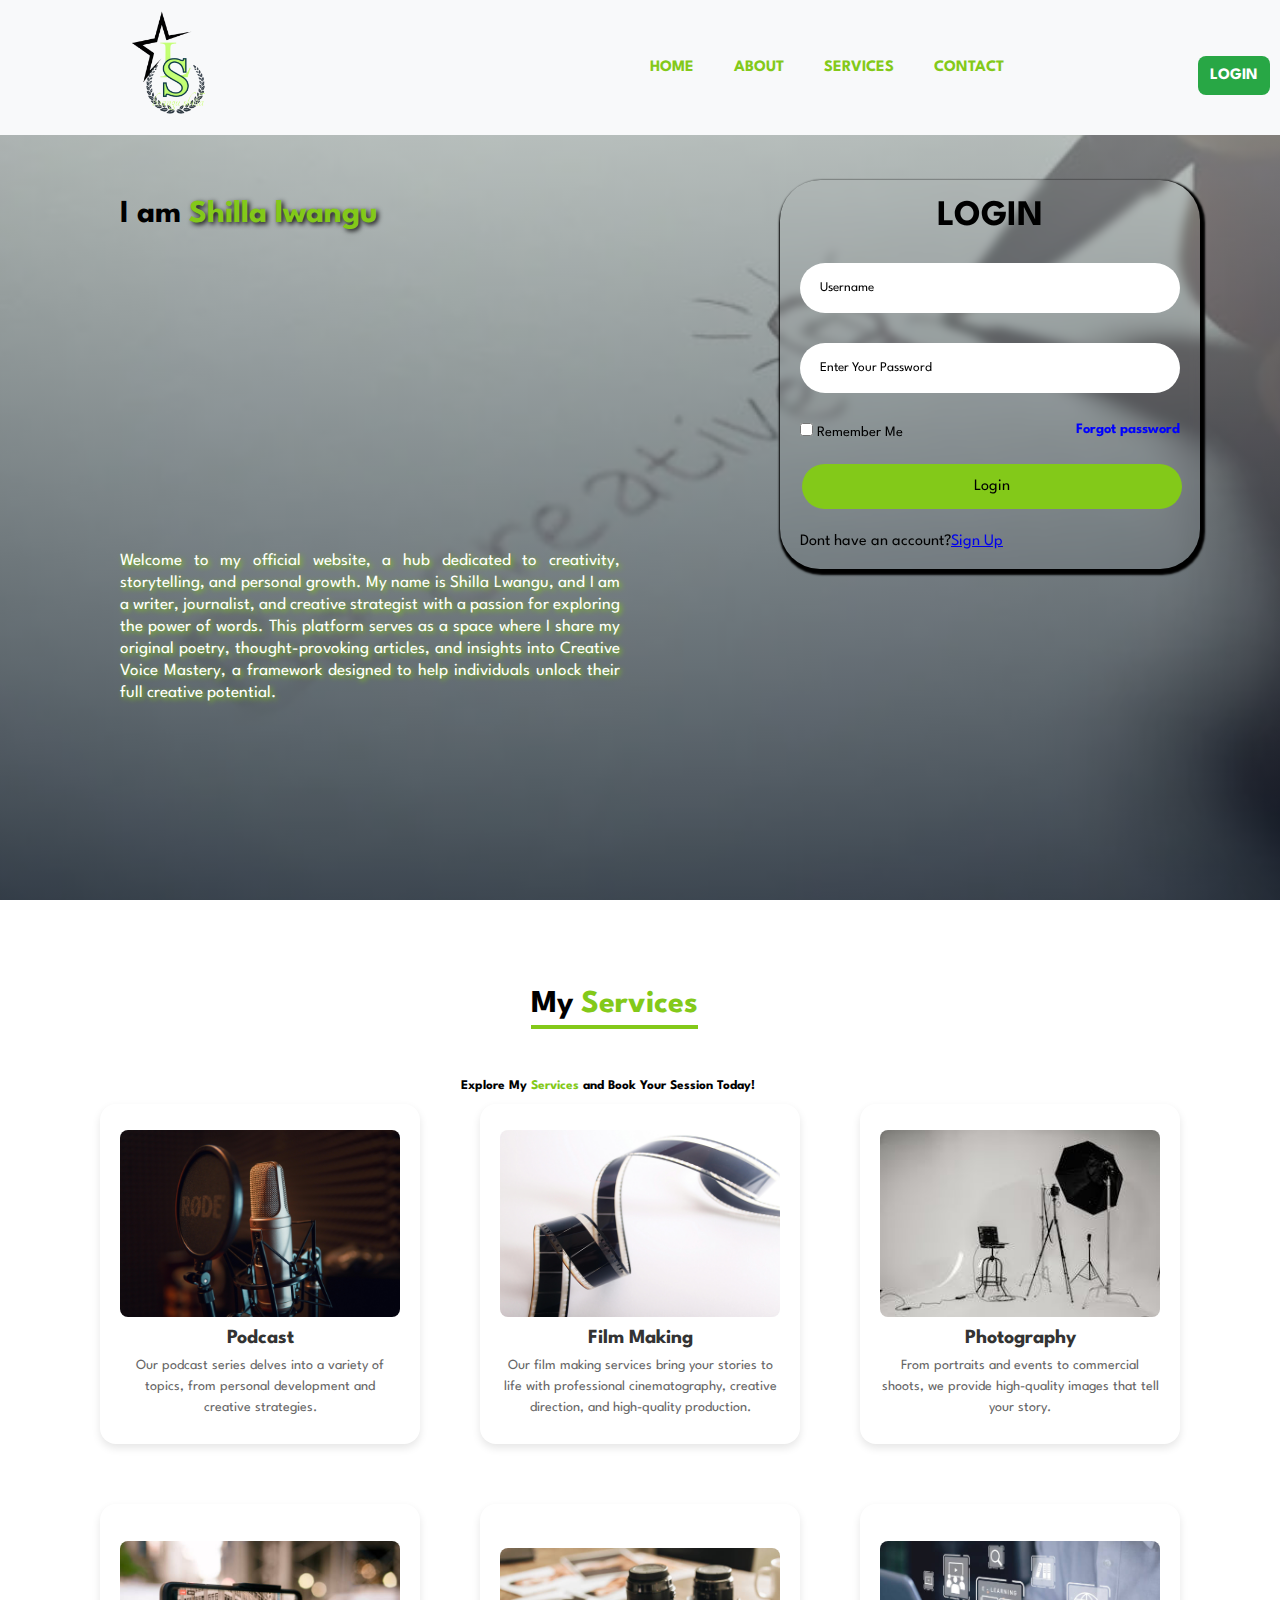
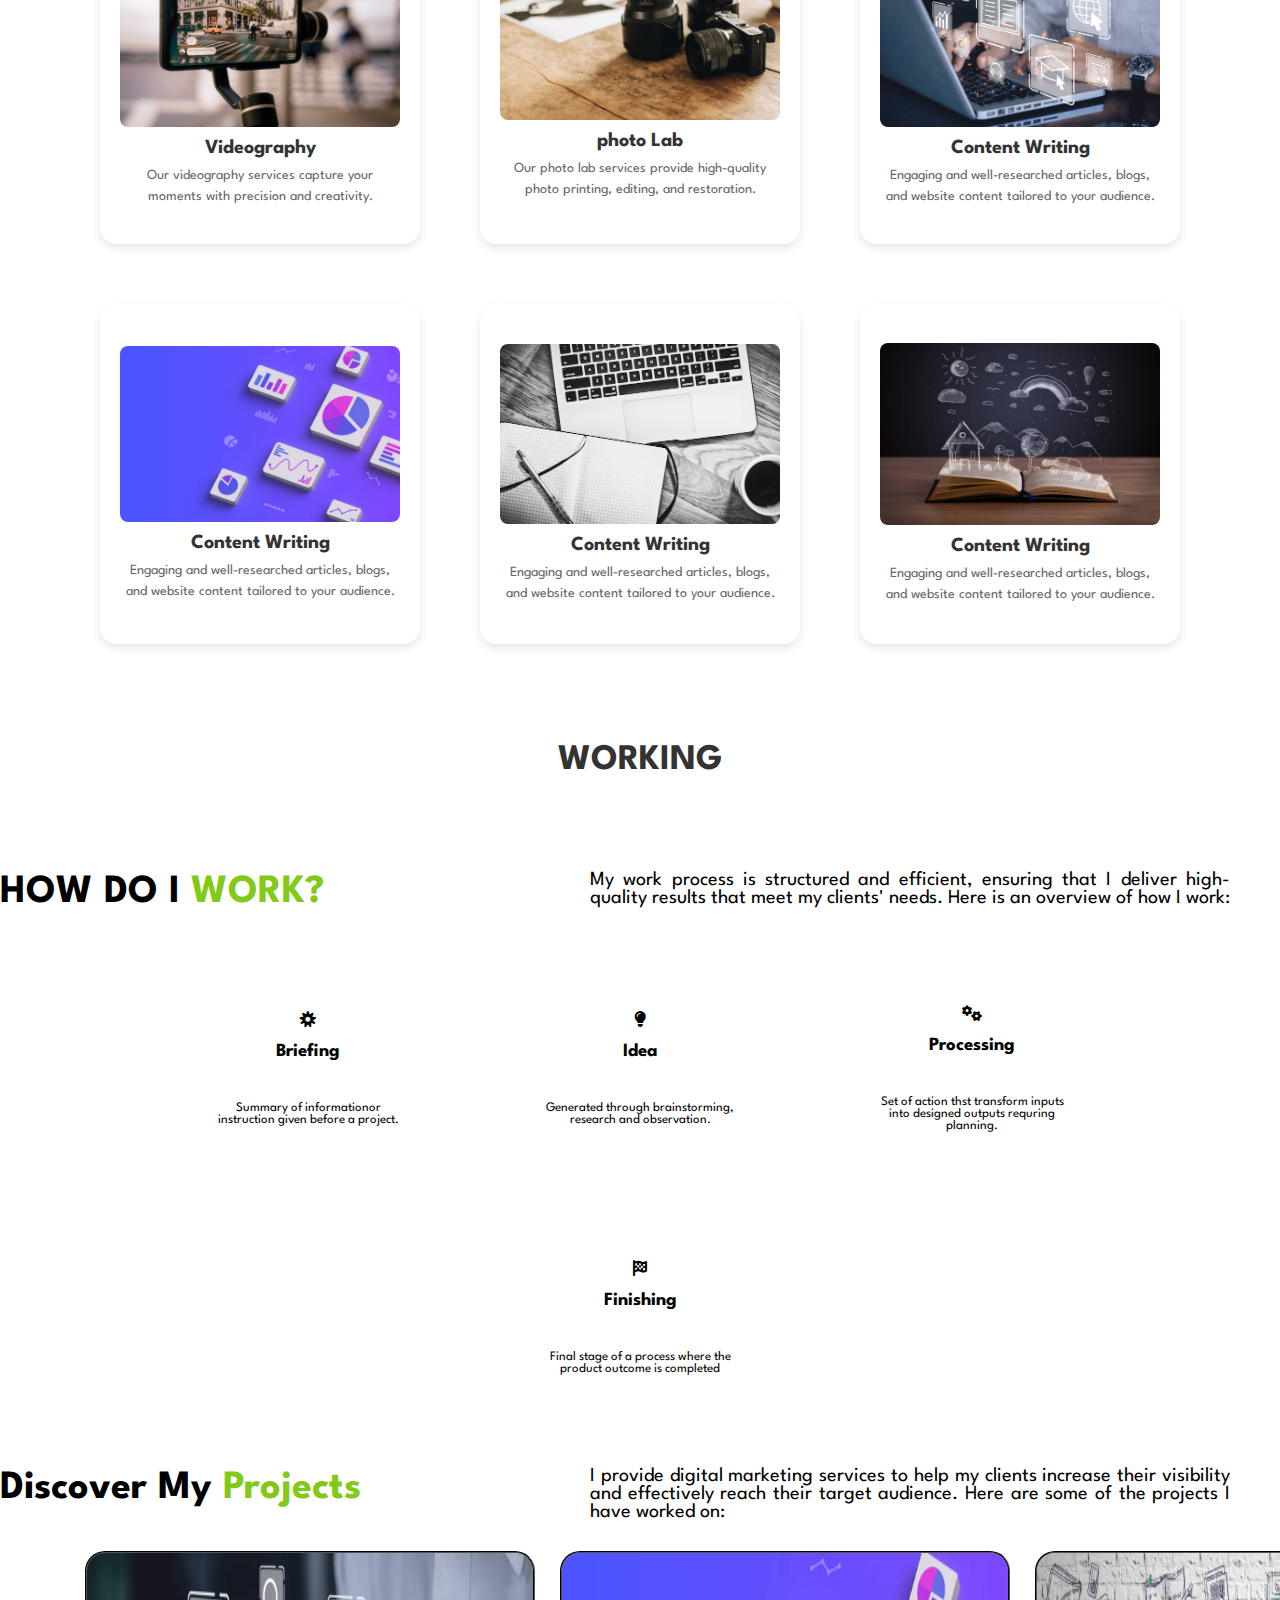
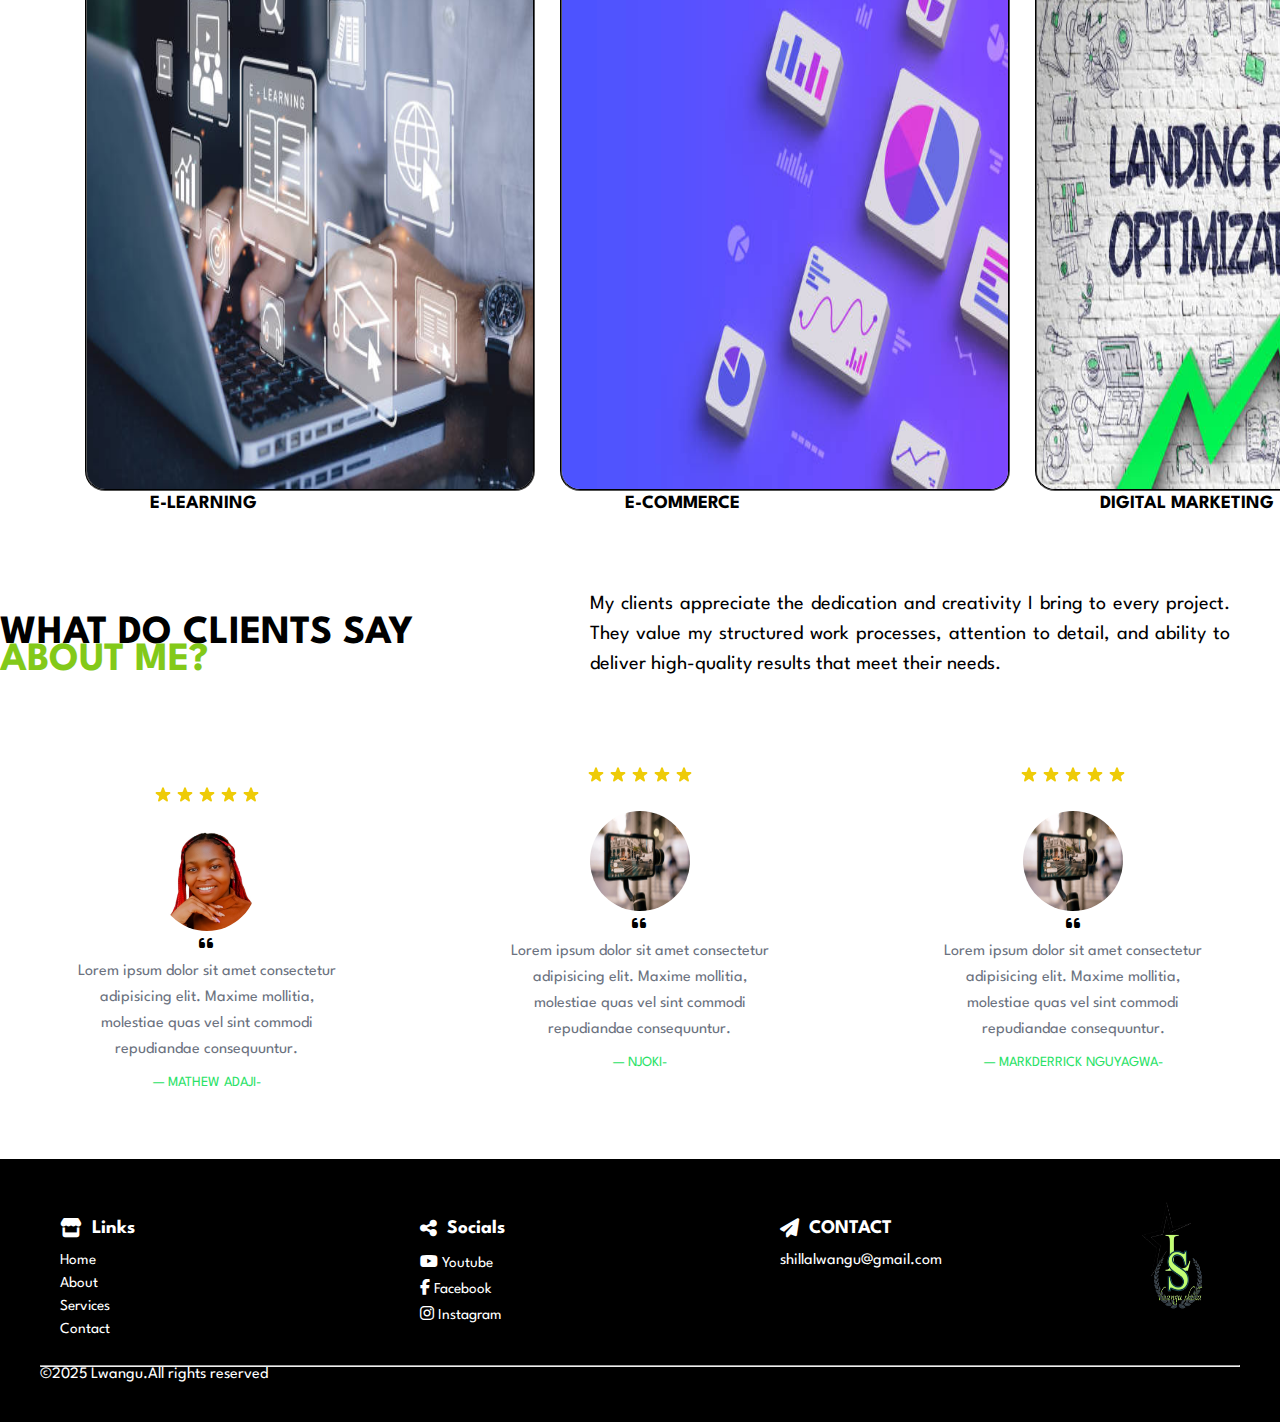
==== index.html @ 61331d7a "changed statements in index page" ====
<!DOCTYPE html>
<html lang="en">
<head>
    <meta charset="UTF-8">
    <meta name="viewport" content="width=device-width, initial-scale=1.0">
    <title>LWANGU SHILLA</title>
    <link rel="stylesheet" href="https://cdnjs.cloudflare.com/ajax/libs/font-awesome/6.7.2/css/all.min.css" integrity="sha512-Evv84Mr4kqVGRNSgIGL/F/aIDqQb7xQ2vcrdIwxfjThSH8CSR7PBEakCr51Ck+w+/U6swU2Im1vVX0SVk9ABhg==" crossorigin="anonymous" referrerpolicy="no-referrer" />
    </stlye>
    <link rel="stylesheet" href="https://cdnjs.cloudflare.com/ajax/libs/font-awesome/6.7.2/css/all.min.css" integrity="sha512-Evv84Mr4kqVGRNSgIGL/F/aIDqQb7xQ2vcrdIwxfjThSH8CSR7PBEakCr51Ck+w+/U6swU2Im1vVX0SVk9ABhg==" crossorigin="anonymous" referrerpolicy="no-referrer" />
    <link rel="stylesheet" href="style.css">
    
</head>
<!--header-->
<body>
    <div class="container">
        <div class="header">
            <div class="logo">
                <img src="img/pic4.jpg.png">
            </div>
        
            <ul id="navbar">
                <li><a href="index.html">HOME</a></li>
                <li><a href="about.html">ABOUT</a></li>
                <li><a href="services.html">SERVICES</a></li>
                <li><a href="contact.html">CONTACT</a></li>
                <li><a href="register.html"></a></li>
            </ul>
            <div class="cant">
              <a href="#" class="button type--C">
                <div class="button__line"></div>
                <div class="button__line"></div>
                <span class="button__text">Login</span>
              </a>
            </div>
            </div>
        </div>
        
        <div class="col-1">
        <h1 class="shilla">
        I am <span>Shilla lwangu</span>
        </h1>

        <p>
        Welcome to my official website, a hub dedicated to creativity, storytelling, and personal growth. My name is Shilla Lwangu, and I am a writer, journalist, and creative strategist with a passion for exploring the power of words.
        This platform serves as a space where I share my original poetry, thought-provoking articles, and insights into Creative Voice Mastery, a framework designed to help individuals unlock their full creative potential.
        </p>
     </div>
    
       
<div class="login">
  <form action="">
            <h1>LOGIN</h1>
            <div class="input-box">
                <input type="text" placeholder="Username">
            </div>
            <div class="input-box">
                <input type="password" placeholder="Enter Your Password">
            </div> 
            <div class="remember-forgot">
                <label><input type="checkbox">  Remember Me</label>
                <a href="" style="color: blue; font-weight: 700;">Forgot password</a>
            </div>
            <button type="submit" class="bn">Login</button>
            <div class="register-link"><br>

        <p>Dont have an account?<a href="register.html">Sign Up</a></p>
    </div>
  </form>
</div>

<div class="title2">
  <h1 >My <span>Services</span></h1>
</div>

<div class="neema">
  <h5>Explore My <a href="services.html">Services</a> and Book Your Session Today!</h5>
</div>

<div class="wiz">
  <div class="card">
    <img src="img/pic6.jpg" alt="Content Writing">
    <h2>Podcast</h2>
    <p>Our podcast series delves into a variety of topics, from personal development and creative strategies.</p>
  </div>

  <div class="card">
    <img src="img/pic7.jpg" alt="Content Writing">
    <h2>Film Making</h2>
    <p>Our film making services bring your stories to life with professional cinematography, creative direction, and high-quality production.</p>
  </div>
  <div class="card">
    <img src="img/pic8.jpg" alt="Content Writing">
    <h2>Photography</h2>
    <p> From portraits and events to commercial shoots, we provide high-quality images that tell your story.</p>
  </div>
  <div class="card">
    <img src="img/pic9.jpg" alt="Content Writing">
    <h2>Videography</h2>
    <p>Our videography services capture your moments with precision and creativity.</p>
  </div>
  <div class="card">
    <img src="img/pic10.jpg" alt="Content Writing">
    <h2>photo Lab</h2>
    <p>Our photo lab services provide high-quality photo printing, editing, and restoration.</p>
  </div>
  <div class="card">
    <img src="img/pic11.jpg" alt="Content Writing">
    <h2>Content Writing</h2>
    <p>Engaging and well-researched articles, blogs, and website content tailored to your audience.</p>
  </div>
  <div class="card">
    <img src="img/pic15.jpg" alt="Content Writing">
    <h2>Content Writing</h2>
    <p>Engaging and well-researched articles, blogs, and website content tailored to your audience.</p>
  </div>
  <div class="card">
    <img src="img/pic23.jpg" alt="Content Writing">
    <h2>Content Writing</h2>
    <p>Engaging and well-researched articles, blogs, and website content tailored to your audience.</p>
  </div>
  <div class="card">
    <img src="img/pic24.jpg" alt="Content Writing">
    <h2>Content Writing</h2>
    <p>Engaging and well-researched articles, blogs, and website content tailored to your audience.</p>
  </div>
</div>


<!-- podcast -->
<div class="banner">
    <h1 class="banner2">WORKING</h1>
</div>
   
<div class="disk">
    <h5 class="cop"></h5>
  <h1>HOW DO I <span>WORK?</span></h1>
    <p>
      My work process is structured and efficient, ensuring that I deliver high-quality results that meet my clients' needs. Here is an overview of how I work:
    </p>
</div>

<!-- workflow -->
 <div class="conti">
  <div class="content-box">
    <div class="box">
        <i class="fa-solid fa-bahai"></i>
      <h3>Briefing</h3>

      <div class="dot">
        <div class="circle">
          
        </div>
      </div>

      <p class="home">
        Summary of informationor instruction given before a project.
      </p>
    </div>
    <div class="box">
        <i class="fa-solid fa-lightbulb"></i>
      <h3>Idea</h3>
      
      <div class="dot">
        <div class="circle">
          
        </div>
      </div>

      <p class="home">
        Generated through brainstorming, research and observation.
      </p>
    </div>
    <div class="box">
        <i class="fa-solid fa-gears"></i>
      <h3>Processing</h3>

      <div class="dot">
        <div class="circle">
          
        </div>
      </div>

      <p class="home">
       Set of action thst transform inputs into designed outputs requring planning.
      </p>
    </div>
    <div class="box">
        <i class="fa-solid fa-flag-checkered"></i>
      <h3>Finishing</h3>

      <div class="dot">
        <div class="circle">
          
        </div>
      </div>

      <p class="home">
       Final stage of a process where the product outcome is completed
      </p>
    </div>
  </div>
 </div>


 <div class="disk">
    <h1>Discover My <span>Projects</span></h1>
    <p>
      I provide digital marketing services to help my clients increase their visibility and effectively reach their target audience. Here are some of the projects I have worked on:
    </p>
    
 </div>

  <!-- pricing -->
  <div class="small">
    <div class="cat">
           <div class="col-5">
               <img src="img/pic11.jpg">
               <h3>E-LEARNING</h3>
              
           </div>
           <div class="col-5">
               <img src="img/pic15.jpg">
               <h3>E-COMMERCE</h3>
              
           </div>
           <div class="col-5">
               <img src="img/pic16.jpg">
               <h3>DIGITAL MARKETING</h3>
              
           </div>
   </div>
</div>
  
<div class="disk">
    <h5 class="cop"></h5>
  <h1>WHAT DO CLIENTS SAY</span></h1>
 <div class="vb">
    <h1 ><span>ABOUT ME?</span></h1>
 </div>
  
  <div class="dero">
    <p>
      My clients appreciate the dedication and creativity I bring to every project. They value my structured work processes, attention to detail, and ability to deliver high-quality results that meet their needs.
     </p>
  </div>
    
</div>
  
<!-- tesimonials -->
<div class="cardS-container">
<div class="cardS">
    <div class="cardS-container">
        
    </div>
    <div class="stars">
      <svg xmlns="http://www.w3.org/2000/svg" viewBox="0 0 20 20" fill="currentColor" class="star">
        <path d="M9.049 2.927c.3-.921 1.603-.921 1.902 0l1.07 3.292a1 1 0 00.95.69h3.462c.969 0 1.371 1.24.588 1.81l-2.8 2.034a1 1 0 00-.364 1.118l1.07 3.292c.3.921-.755 1.688-1.54 1.118l-2.8-2.034a1 1 0 00-1.175 0l-2.8 2.034c-.784.57-1.838-.197-1.539-1.118l1.07-3.292a1 1 0 00-.364-1.118L2.98 8.72c-.783-.57-.38-1.81.588-1.81h3.461a1 1 0 00.951-.69l1.07-3.292z"></path>
      </svg>

      <svg xmlns="http://www.w3.org/2000/svg" viewBox="0 0 20 20" fill="currentColor" class="star">
        <path d="M9.049 2.927c.3-.921 1.603-.921 1.902 0l1.07 3.292a1 1 0 00.95.69h3.462c.969 0 1.371 1.24.588 1.81l-2.8 2.034a1 1 0 00-.364 1.118l1.07 3.292c.3.921-.755 1.688-1.54 1.118l-2.8-2.034a1 1 0 00-1.175 0l-2.8 2.034c-.784.57-1.838-.197-1.539-1.118l1.07-3.292a1 1 0 00-.364-1.118L2.98 8.72c-.783-.57-.38-1.81.588-1.81h3.461a1 1 0 00.951-.69l1.07-3.292z"></path>
      </svg>

      <svg xmlns="http://www.w3.org/2000/svg" viewBox="0 0 20 20" fill="currentColor" class="star">
                      <path d="M9.049 2.927c.3-.921 1.603-.921 1.902 0l1.07 3.292a1 1 0 00.95.69h3.462c.969 0 1.371 1.24.588 1.81l-2.8 2.034a1 1 0 00-.364 1.118l1.07 3.292c.3.921-.755 1.688-1.54 1.118l-2.8-2.034a1 1 0 00-1.175 0l-2.8 2.034c-.784.57-1.838-.197-1.539-1.118l1.07-3.292a1 1 0 00-.364-1.118L2.98 8.72c-.783-.57-.38-1.81.588-1.81h3.461a1 1 0 00.951-.69l1.07-3.292z"></path>
      </svg>

      <svg xmlns="http://www.w3.org/2000/svg" viewBox="0 0 20 20" fill="currentColor" class="star">
        <path d="M9.049 2.927c.3-.921 1.603-.921 1.902 0l1.07 3.292a1 1 0 00.95.69h3.462c.969 0 1.371 1.24.588 1.81l-2.8 2.034a1 1 0 00-.364 1.118l1.07 3.292c.3.921-.755 1.688-1.54 1.118l-2.8-2.034a1 1 0 00-1.175 0l-2.8 2.034c-.784.57-1.838-.197-1.539-1.118l1.07-3.292a1 1 0 00-.364-1.118L2.98 8.72c-.783-.57-.38-1.81.588-1.81h3.461a1 1 0 00.951-.69l1.07-3.292z"></path>
      </svg>

      <svg xmlns="http://www.w3.org/2000/svg" viewBox="0 0 20 20" fill="currentColor" class="star">
        <path d="M9.049 2.927c.3-.921 1.603-.921 1.902 0l1.07 3.292a1 1 0 00.95.69h3.462c.969 0 1.371 1.24.588 1.81l-2.8 2.034a1 1 0 00-.364 1.118l1.07 3.292c.3.921-.755 1.688-1.54 1.118l-2.8-2.034a1 1 0 00-1.175 0l-2.8 2.034c-.784.57-1.838-.197-1.539-1.118l1.07-3.292a1 1 0 00-.364-1.118L2.98 8.72c-.783-.57-.38-1.81.588-1.81h3.461a1 1 0 00.951-.69l1.07-3.292z"></path>
      </svg>
    </div>

    <div class="infos">
      <p class="date-time">
        <div class="hello">
            <img src="img/pi3.jpg">
        </div>
      </p>
      <i class="fa-solid fa-quote-left"></i>
      <p class="description">
                      Lorem ipsum dolor sit amet consectetur adipisicing elit. Maxime mollitia,
molestiae quas vel sint commodi repudiandae consequuntur.
      </p>
  </div>

  <div class="author">
    — MATHEW ADAJI-
  </div>
 </div>

 <div class="cardS">
    <div class="stars">
      <svg xmlns="http://www.w3.org/2000/svg" viewBox="0 0 20 20" fill="currentColor" class="star">
        <path d="M9.049 2.927c.3-.921 1.603-.921 1.902 0l1.07 3.292a1 1 0 00.95.69h3.462c.969 0 1.371 1.24.588 1.81l-2.8 2.034a1 1 0 00-.364 1.118l1.07 3.292c.3.921-.755 1.688-1.54 1.118l-2.8-2.034a1 1 0 00-1.175 0l-2.8 2.034c-.784.57-1.838-.197-1.539-1.118l1.07-3.292a1 1 0 00-.364-1.118L2.98 8.72c-.783-.57-.38-1.81.588-1.81h3.461a1 1 0 00.951-.69l1.07-3.292z"></path>
      </svg>

      <svg xmlns="http://www.w3.org/2000/svg" viewBox="0 0 20 20" fill="currentColor" class="star">
        <path d="M9.049 2.927c.3-.921 1.603-.921 1.902 0l1.07 3.292a1 1 0 00.95.69h3.462c.969 0 1.371 1.24.588 1.81l-2.8 2.034a1 1 0 00-.364 1.118l1.07 3.292c.3.921-.755 1.688-1.54 1.118l-2.8-2.034a1 1 0 00-1.175 0l-2.8 2.034c-.784.57-1.838-.197-1.539-1.118l1.07-3.292a1 1 0 00-.364-1.118L2.98 8.72c-.783-.57-.38-1.81.588-1.81h3.461a1 1 0 00.951-.69l1.07-3.292z"></path>
      </svg>

      <svg xmlns="http://www.w3.org/2000/svg" viewBox="0 0 20 20" fill="currentColor" class="star">
                      <path d="M9.049 2.927c.3-.921 1.603-.921 1.902 0l1.07 3.292a1 1 0 00.95.69h3.462c.969 0 1.371 1.24.588 1.81l-2.8 2.034a1 1 0 00-.364 1.118l1.07 3.292c.3.921-.755 1.688-1.54 1.118l-2.8-2.034a1 1 0 00-1.175 0l-2.8 2.034c-.784.57-1.838-.197-1.539-1.118l1.07-3.292a1 1 0 00-.364-1.118L2.98 8.72c-.783-.57-.38-1.81.588-1.81h3.461a1 1 0 00.951-.69l1.07-3.292z"></path>
      </svg>

      <svg xmlns="http://www.w3.org/2000/svg" viewBox="0 0 20 20" fill="currentColor" class="star">
        <path d="M9.049 2.927c.3-.921 1.603-.921 1.902 0l1.07 3.292a1 1 0 00.95.69h3.462c.969 0 1.371 1.24.588 1.81l-2.8 2.034a1 1 0 00-.364 1.118l1.07 3.292c.3.921-.755 1.688-1.54 1.118l-2.8-2.034a1 1 0 00-1.175 0l-2.8 2.034c-.784.57-1.838-.197-1.539-1.118l1.07-3.292a1 1 0 00-.364-1.118L2.98 8.72c-.783-.57-.38-1.81.588-1.81h3.461a1 1 0 00.951-.69l1.07-3.292z"></path>
      </svg>

      <svg xmlns="http://www.w3.org/2000/svg" viewBox="0 0 20 20" fill="currentColor" class="star">
        <path d="M9.049 2.927c.3-.921 1.603-.921 1.902 0l1.07 3.292a1 1 0 00.95.69h3.462c.969 0 1.371 1.24.588 1.81l-2.8 2.034a1 1 0 00-.364 1.118l1.07 3.292c.3.921-.755 1.688-1.54 1.118l-2.8-2.034a1 1 0 00-1.175 0l-2.8 2.034c-.784.57-1.838-.197-1.539-1.118l1.07-3.292a1 1 0 00-.364-1.118L2.98 8.72c-.783-.57-.38-1.81.588-1.81h3.461a1 1 0 00.951-.69l1.07-3.292z"></path>
      </svg>
    </div>

    <div class="infos">
      <p class="date-time">
        <div class="hello">
            <img src="img/pic9.jpg">
        </div>
      </p>
      <i class="fa-solid fa-quote-left"></i>
      <p class="description">
                      Lorem ipsum dolor sit amet consectetur adipisicing elit. Maxime mollitia,
molestiae quas vel sint commodi repudiandae consequuntur.
      </p>
  </div>

  <div class="author">
    — NJOKI-
  </div>
 </div>
 <div class="cardS">
    <div class="stars">
      <svg xmlns="http://www.w3.org/2000/svg" viewBox="0 0 20 20" fill="currentColor" class="star">
        <path d="M9.049 2.927c.3-.921 1.603-.921 1.902 0l1.07 3.292a1 1 0 00.95.69h3.462c.969 0 1.371 1.24.588 1.81l-2.8 2.034a1 1 0 00-.364 1.118l1.07 3.292c.3.921-.755 1.688-1.54 1.118l-2.8-2.034a1 1 0 00-1.175 0l-2.8 2.034c-.784.57-1.838-.197-1.539-1.118l1.07-3.292a1 1 0 00-.364-1.118L2.98 8.72c-.783-.57-.38-1.81.588-1.81h3.461a1 1 0 00.951-.69l1.07-3.292z"></path>
      </svg>

      <svg xmlns="http://www.w3.org/2000/svg" viewBox="0 0 20 20" fill="currentColor" class="star">
        <path d="M9.049 2.927c.3-.921 1.603-.921 1.902 0l1.07 3.292a1 1 0 00.95.69h3.462c.969 0 1.371 1.24.588 1.81l-2.8 2.034a1 1 0 00-.364 1.118l1.07 3.292c.3.921-.755 1.688-1.54 1.118l-2.8-2.034a1 1 0 00-1.175 0l-2.8 2.034c-.784.57-1.838-.197-1.539-1.118l1.07-3.292a1 1 0 00-.364-1.118L2.98 8.72c-.783-.57-.38-1.81.588-1.81h3.461a1 1 0 00.951-.69l1.07-3.292z"></path>
      </svg>

      <svg xmlns="http://www.w3.org/2000/svg" viewBox="0 0 20 20" fill="currentColor" class="star">
                      <path d="M9.049 2.927c.3-.921 1.603-.921 1.902 0l1.07 3.292a1 1 0 00.95.69h3.462c.969 0 1.371 1.24.588 1.81l-2.8 2.034a1 1 0 00-.364 1.118l1.07 3.292c.3.921-.755 1.688-1.54 1.118l-2.8-2.034a1 1 0 00-1.175 0l-2.8 2.034c-.784.57-1.838-.197-1.539-1.118l1.07-3.292a1 1 0 00-.364-1.118L2.98 8.72c-.783-.57-.38-1.81.588-1.81h3.461a1 1 0 00.951-.69l1.07-3.292z"></path>
      </svg>

      <svg xmlns="http://www.w3.org/2000/svg" viewBox="0 0 20 20" fill="currentColor" class="star">
        <path d="M9.049 2.927c.3-.921 1.603-.921 1.902 0l1.07 3.292a1 1 0 00.95.69h3.462c.969 0 1.371 1.24.588 1.81l-2.8 2.034a1 1 0 00-.364 1.118l1.07 3.292c.3.921-.755 1.688-1.54 1.118l-2.8-2.034a1 1 0 00-1.175 0l-2.8 2.034c-.784.57-1.838-.197-1.539-1.118l1.07-3.292a1 1 0 00-.364-1.118L2.98 8.72c-.783-.57-.38-1.81.588-1.81h3.461a1 1 0 00.951-.69l1.07-3.292z"></path>
      </svg>

      <svg xmlns="http://www.w3.org/2000/svg" viewBox="0 0 20 20" fill="currentColor" class="star">
        <path d="M9.049 2.927c.3-.921 1.603-.921 1.902 0l1.07 3.292a1 1 0 00.95.69h3.462c.969 0 1.371 1.24.588 1.81l-2.8 2.034a1 1 0 00-.364 1.118l1.07 3.292c.3.921-.755 1.688-1.54 1.118l-2.8-2.034a1 1 0 00-1.175 0l-2.8 2.034c-.784.57-1.838-.197-1.539-1.118l1.07-3.292a1 1 0 00-.364-1.118L2.98 8.72c-.783-.57-.38-1.81.588-1.81h3.461a1 1 0 00.951-.69l1.07-3.292z"></path>
      </svg>
    </div>

    <div class="infos">
      <p class="date-time">
        <div class="hello">
            <img src="img/pic9.jpg">
        </div>
      </p>
      <i class="fa-solid fa-quote-left"></i>
      <p class="description">
                      Lorem ipsum dolor sit amet consectetur adipisicing elit. Maxime mollitia,
molestiae quas vel sint commodi repudiandae consequuntur.
      </p>
  </div>

  <div class="author">
    — MARKDERRICK NGUYAGWA-
  </div>
 </div>
</div>


<!-- footer -->
<footer>
  <div class="footer-container">
    <div class="footer-column">
      <h3><i class="fas fa-store"></i> Links</h3>
      <ul>
        <li><a href="#">Home</a></li>
        <li><a href="#">About</a></li>
        <li><a href="#">Services</a></li>
        <li><a href="#">Contact</a></li>
      </ul>
    </div>

    <div class="footer-column">
      <h3><i class="fas fa-share-alt"></i> Socials</h3>
      <ul class="social-links">
        <li><i class="fab fa-youtube"></i> <a href="#">Youtube</a></li>
        <li>
          <i class="fab fa-facebook-f"></i> <a href="#">Facebook</a>
        </li>
        <li>
          <i class="fab fa-instagram"></i> <a href="#">Instagram</a>
        </li>
      </ul>
    </div>

    <div class="footer-column">
      <h3><i class="fas fa-paper-plane"></i> CONTACT</h3>
      <p>shillalwangu@gmail.com</p>
    </div>

    <div class="foot-logo">
      <img src="./img/pic4.jpg.png" alt="logo"  />
    </div>
  </div>
  <hr />
  <p class="copyright">&copy;2025 Lwangu.All rights reserved</p>
</div>
</footer>

</body>
</html>
---- style.css ----
@import url("https://fonts.googleapis.com/css2?family=Spartan:wght@100;200;300;400;500;600;700;800;900&display=swap");
*{
    padding: 0;
    margin: 0;
    box-sizing: border-box;
    font-family: 'Spartan', sans-serif;
    background-color: linear-gradient(rgba(194, 194, 194, 0.7),rgba(4,9,30,0.7));
}

.header{
    width: 100%;
    height: 15vh;
    display: flex;
    align-items: center;
    padding:10px;
    text-align: center;
    background-color:  #f8f9fa;
    position: fixed;
    color: rgb(131, 201, 25);
    margin: px;
    backdrop-filter: blur(10px);
    top: 0;
    left: 0%;
    z-index:10;
}

#navbar{
    width: 100%;
    display: flex;
    align-items: center;
    justify-content: center; 
}

#navbar li{
    text-decoration: none;
    list-style: none;
    font-weight: bold;
}

#navbar li a{
    text-decoration: none;
    color: rgb(131, 201, 25);
    list-style: none;
    cursor: pointer;
    padding: 20px;
    transition: 0.3s ease-in-out;
}


#navbar li a:hover,
#navbar li a.active {
    color: #fac301;
    text-decoration: underline;
}

.a ul:active{
    background-color: rgb(131, 201, 25);
}

#navbar  li a:hover{
    color:  #fac301;
    transform: translateY(-56px);
}

#navbar li a:active{
    background-color: rgb(131, 201, 25);
    color: #fff;
}

h4 a{
    list-style: none;
    color:  black;
    text-decoration: none;
    transition: color 0.3s ease;
}

h4 a:hover{
    color: #fac301;
}

.image{
    width: 50%;
    height: auto;
}

.login{
    width: 420px;
    height: auto;
    backdrop-filter: blur(5px);
    box-shadow:  black 2px 3px 2px 3px;
    border-radius: 40px;
    padding: 20px;
    position: absolute;
    margin-left: 780px;
    margin-top: 390px;
    top: -210px;
}

.login h1{
    font-size: 36px;
    text-align: center;
    color: black;
}

.login .input-box{
    width: 100%;
    height: 50px;
    margin: 30px 0;
}


.input-box input{
    width: 100%;
    height: 100%;
    border: none;
    outline: none;
    border: 2px solid rgba(225, 225 ,225,);
    border-radius: 40px;
    padding: 20px 45px 20px 20px;
}

.input-box input::placeholder{
    color: black;
}

.login .remember-forgot{
    display: flex;
    justify-content: space-between;
    font-size: 14.5px;
    margin: -15px 0 15px;
}

.remember-forgot a{
    color: black;
    text-decoration: none;

}

.remember-forgot q:hover{
    text-decoration: underline;
}

.login .bn{
    width: 100%;
    height: 45px;
    background-color: rgb(131, 201, 25);
    border: none;
    outline: none;
    border-radius: 40px;
    cursor: pointer;
    font-size: 16px;
    transition: 0.3s ease;
}

.login .bn:hover{
    transform: translateY(-2px);
}

.login .remember-forgot{
    font-size: 14.5px;
    text-align: center;
    margin-top: 20px;
}

.remember-forgot a{
    color: black;
    text-decoration: none;
}

.remember-forgot a:hover{
   text-decoration: underline; 
}

.title2{
    position: absolute;
    top: 110%;
    left: 41.5%;
}

.title2 h1 span{
    color: rgb(131, 201, 25);
}


.title2 h1::after {
    content: '';
    position: absolute;
    width: 100%;
    height: 4px;
    background-color: rgb(131, 201, 25);
    bottom: -10px; 
    left: 0;
}

.neema h5{
    top: 120%;
    margin-left: 36%;
    color: black;
    position: absolute;
}

.neema h5 a{
    color: rgb(131, 201, 25);
    text-decoration: none;
}

.neema h5 a:hover {
    color: #fac301;
    text-decoration: underline; 
    transition: color 0.3s ease, text-decoration 0.3s ease; 
}


.shilla{
    margin-left: 120px;
    top: 200px;
    color: black;
    position: absolute;
}

.col-1 h1 span{
    color: rgb(131, 201, 25);
    text-shadow: 2px 2px 5px rgba(0, 0, 0, 0.926);
}


.col-1 p{
    width: 500px;
    text-align: justify;
    position: relative;
    left: 200px;
    color: white;
    bottom: 350px;
    text-shadow: 2px 2px 5px rgb(131, 201, 25);
    line-height: 22px;
    margin-left: -80px;
    font-family: 'Spartan', sans-serif;
    font-size: 17px;
}

.container{
    width: 100%;
    height: 100vh;
    background-position: center;
    background-image: linear-gradient(rgba(194, 194, 194, 0.7),rgba(4,9,30,0.7)),url("./img/pic3.jpg");
    background-size: cover;
}

.col-2 h1{
    margin-bottom: -150px;
    margin-left: 200px;
}

.derrick{
    margin-top: -100px;
}

.logo img{
    width: 30%;
    height: 25%;
    margin-left: -150px;
    margin-bottom: -30px;
}

.slider{
    display: flex;
    box-sizing: border-box;
}

.slide{
    display: flex;
    transition: transform 0.5s ease-in-out;
    min-width: 100%;
    display: block;
}

.slide img{
  width: 100%;
  display: flex;
}



body{
    color: black;
}

body.dark-mode{
    background-color: black;
    color: white;
}


.categories{
    display: flex;
    justify-content: space-around;
}

.col-3{
    width: 40%;
    height: auto;
    flex-basis: 30%;
    min-width: 250px;
}


.small-container{
    margin-top: -100px;
    padding: 60px 20px 40px 10px;
}



.col-3 img{
    width: 50vh;
    height: 60vh;
    cursor: pointer;
    border-radius: 20px;
    margin-left: 25px;
    margin-top: -50px;
    border: 2px groove black;
}



.col-3 p{
    font-weight: bold;
    color: rgb(131, 201, 25);;
    font-family: system-ui, -apple-system, BlinkMacSystemFont, 'Segoe UI', Roboto, Oxygen, Ubuntu, Cantarell, 'Open Sans', 'Helvetica Neue', sans-serif;
    margin-left: 125px;
}

.btn{
    background: rgb(131, 201, 25);
    color: #fff;
    align-items: baseline;
    padding: 5px 15px;
    border-radius: 30px;
    text-decoration: none;
    transition: background 0.5s;
    margin: 30px 150px 70px;
    cursor: pointer;
    border: none;
}

.btn:hover{
    background-color: #fac301;
}

.poems{
    margin-top: 150px ;
}

.register{
    margin-top: 120px;
    width: 100vh;
    height: auto;
    backdrop-filter: blur(5px);
    box-shadow:  black 2px 3px 2px 3px;
    border-radius: 40px;
    padding: 20px;
    position: absolute;
    margin-left: 350px;
    
}

.register-me{
    width: 70%;
    height: 50px;
    margin: 30px 70px;
    
}

.register-me input{
    width: 100%;
    height: 100%;
    border: none;
    outline: none;
    border: 2px solid rgba(40, 87, 2, 0.842);
    border-radius: 40px;
    padding: 20px 45px 20px 20px;
}

.reg{
    margin: 30px 200px;
}

.wizard{
    margin: 30px 70px;
    width: 70%;
    height: 45px;
    background-color: rgb(131, 201, 25);
    border: none;
    outline: none;
    border-radius: 40px;
    cursor: pointer;
    font-size: 16px;
    transition: 0.3s ease;
}

.wizard:hover{
    transform: translateY(-2px); 
}

.banner{
    width: 100%;
    height: 150px;
    background-color: none;
    padding: 20px;
    text-align: center;
    background-position: center;
    margin-top: 20px;
    background-size: cover;
}

.banner2{
    font-size: 36px;
    color: #333;
    margin-top: 30px;
}

.disk{
    /* text-align: center; */
    margin-top: 50px;
}

.disk p{
    width: 50%;
    text-align: justify;
    color: black;
    margin-left: 590px;
    font-size: 20px;
    margin-top: -40px;
}


.disk h1{
    margin-top: -40px;
    position: relative;
    font-size: 2.5em;
}

.disk h1 span{
    color:  rgb(131, 201, 25);
    font-weight: bold;
    font-size: 40px;
}

.timeline{
    display: flex;
    justify-content: space-around;
    align-items: center;
    padding: 40px 20px;
    box-shadow: 0 4 px 8px rgb(0,0,0,0.2);
}

.step{
    display: flex;
    align-items: center;
    text-align: center;
}

.step img{
    width: 50px;
    margin-bottom: 10px;
}

.step h3{
    font-size: 18px;
    margin-bottom: 8px;
    color: rgb(43, 226, 104);
}

button{
    background: rgb(131, 201, 25);;
    align-items: center;
    position: relative;
    padding: 15px 30px;
    border-radius: 50px;
    text-decoration: none;
    transition: background 0.5s;
    margin: 10px 2px ;
    cursor: pointer;
    border: none;
    transition: 0.2s ease-in-out;
}

button:hover{
    transform: translateY(-1px);
}

button a{
    text-decoration: none;
    color: black;
}

footer {
    background-color: black;
    color: white;
    padding: 40px 40px;
    width: 100%;
  }

.footer-container {
    display: flex;
    justify-content: space-between;
    align-items: flex-start;
    width: 100%;
    flex-wrap: wrap;
  }

.footer-column {
    flex: 1;
    padding: 20px;
    min-width: 250px;
  }
  
  .footer-column h3 {
    font-size: 1.2em;
    font-weight: bold;
    margin-bottom: 15px;
    display: flex;
    align-items: center;
    gap: 10px;
  }
  
  .footer-column ul {
    list-style: none;
    padding: 0;
    margin: 0;
  }
  
  .footer-column ul li {
    margin-bottom: 8px;
  }
  
  .footer-column a {
    text-decoration: none;
    color: white;
    font-size: 0.95em;
    transition: 0.3s;
  }
  
  .footer-column a:hover {
    color: rgb(131, 201, 25);
  }

  
.foot-logo img{
    width: 120px;
    height: 150px;
  }


/* pricing */ 

  .conti{
    display: flexbox;
    flex-direction: column;
    align-items: center;
    justify-content: center;
    gap: 2em;
  }

  .work h1{
    font-size: 4em;
    position: relative;
  }

  .work h1::after{
    content: "";
    background-color: #1b233d;
    height: 6px;
    width: 100%;
    right: 0;
    top: 100px;
    
  }

  .content-box{
    display: flex;
    gap: 2em;
    flex-wrap: wrap;
    justify-content: center;
    margin-top: 50px;
  }

  .content-box::after{
    content: "";
    top: 120px;
    width: 100%;
    height: 5px;
  }

  .box{
    display: flex;
    flex-direction: column;
    text-align: center;
    box-sizing: border-box;
    align-items: center;
    justify-content: center;
    padding: 3em;
    gap: 1em;
    max-width: 300px;

  }

  .box h3{
    margin-bottom: 10px;
  }

  .home{
    font-size: 13px;
  }

  .cop{
    margin-top: 70px;
    font-family: Arial, Helvetica, sans-serif;
  }


   
   /*Text*/
   .text-title {
    font-weight: 900;
    font-size: 1.2em;
    line-height: 1.5;
   }
   
   .text-body {
    font-size: .9em;
    padding-bottom: 10px;
   }
   
   /*Button*/
   .card-button {
    border: 1px solid #252525;
    display: flex;
    padding: .3em;
    cursor: pointer;
    border-radius: 50px;
    transition: .3s ease-in-out;
   }
   
   /*Hover*/
   .card-img:hover {
    transform: translateY(-25%);
    box-shadow: rgba(226, 196, 63, 0.25) 0px 13px 47px -5px, rgba(180, 71, 71, 0.3) 0px 8px 16px -8px;
   }
   
   .card-button:hover {
    border: 1px solid #ffcaa6;
    background-color: #ffcaa6;
   }

   .small{
    margin-top: -100px;
    padding: 60px 20px 40px 10px;
   }

   .cat{
    display: flex;
    justify-content: space-around;
    padding: 50PX;
   }

   .col-5 img{
    width: 50vh;
    height: 60vh;
    cursor: pointer;
    border-radius: 20px;
    margin-left: 25px;
    margin-top: 20px;
    border: 2px groove black;
   }

   .col-5 h3{
    position: absolute;
    text-align: center;
    margin-left: 7%;
   }
   
   .dero p{
        position: relative; 
        margin-top: -90px; 
        color: black; 
        line-height: 1.5; 
        text-align: justify; 
    }
   

   .vb{
    margin-top: 30px;
   }

   /* Testimonial */  
.cardS {
    display: flex;
    flex-direction: column;
    align-items: center;
    justify-content: center;
    background: white;
    border-radius: 16px;
    width: 300px;
    height: 400px;
    margin: 20px;
    padding: 20px;
    background-color: rgba(255, 255, 255, 1);
    padding: 20px;
    max-width: 320px;
  }
.card {
    display: flex;
    flex-direction: column;
    align-items: center;
    justify-content: center;
    width: 300px;
    height: 340px;
    box-shadow: 0 4px 8px rgba(0, 0, 0, 0.1);
    margin: 20px;
    padding: 20px;
    background-color: rgba(255, 255, 255, 1);
    padding: 20px;
    max-width: 320px;
  }
  
  .cardS .stars {
    display: flex;
    justify-content: center;
    margin-bottom: 10px;
    grid-gap: 0.125rem;
    gap: 0.125rem;
    color: rgb(238, 203, 8);
  }
  
  .star {
    height: 1.25rem;
    width: 1.25rem;
  }
  
.cardS .infos {
    margin-top: 1rem;
    text-align: center;

  }
  
  .date-time {
    color: rgba(7, 63, 216, 1);
    font-size: 12px;
    font-weight: 600;
  }
  
  .description {
    margin-top: 0.4rem;
    line-height: 1.625;
    color: rgba(107, 114, 128, 1);
  }
  
  .cardS .author {
    margin-top: 10px;
    font-size: 0.875rem;
    line-height: 1.25rem;
    color: rgb(43, 226, 104);
  }

  .cardS-container {
    display: flex;
    flex-wrap: wrap;
    justify-content: space-around;
    gap: 20px;
    margin: 20px 0;
}

.hello img{
    width: 100px;
    height: 100px;
    border-radius: 50%;
}

.wiz{
    display: flex;
    flex-wrap: wrap;
    gap: 20px;
    justify-content: center;
    align-items: center;
    margin: 30px 0;
}
.tall{
    position: absolute;
    top: 20%;
    margin-left: 29%;
}

.tall h1 span{
    color: rgb(131, 201, 25);
}

.wiza{
    display: flex;
    flex-wrap: wrap;
    gap: 20px;
    justify-content: center;
    align-items: center;
    margin: 15% 0;   
}

.card {
    display: flex;
    background: white;
    border-radius: 16px;
    box-shadow: 0 4px 8px rgba(0, 0, 0, 0.1);
    padding: 20px;
    width: 320px;
    text-align: center;
    transition: transform 0.3s ease-in-out;
}

.card:hover {
    transform: scale(1.05);
}

.card img {
    width: 100%;
    border-radius: 8px;
}

.card h2 {
    font-size: 20px;
    font-weight: bold;
    margin-top: 12px;
    color: #333;
}

.card p {
    font-size: 14px;
    color: #666;
    margin-top: 8px;
    line-height: 1.5;
}

.button {
    display: block;
    width: 100%;
    background: #28a745;
    color: white;
    padding: 12px;
    border-radius: 8px;
    text-decoration: none;
    font-size: 16px;
    margin-top: 16px;
    font-weight: bold;
    text-transform: uppercase;
    transition: background 0.3s;
}

.button:hover {
    background: #218838;
}

/* about */
body.contact-page {
    background-size: cover;
    background-position: center;
    background-repeat: no-repeat;
    background-attachment: fixed;
    color: #fff; 
}

.contact-container {
    max-width: 800px;
    margin: 100px auto;
    padding: 20px;
    background-color: rgba(255, 255, 255, 0.9); 
    border-radius: 10px;
    box-shadow: 0 4px 8px rgba(0, 0, 0, 0.1);
    color: #333; 
}

.contact-container h1 {
    color: #333; 
    margin-bottom: 20px;
}

.contact-container p {
    color: #666; 
    line-height: 1.6;
    margin-bottom: 20px;
}

.contact-form {
    display: flex;
    flex-direction: column;
}

.form-group {
    margin-bottom: 20px;
}

.contact-form label {
    margin-bottom: 5px;
    color: #333; 
}

.contact-form input,
.contact-form textarea {
    width: 100%;
    padding: 10px;
    border: 1px solid #ccc;
    border-radius: 5px;
    background-color: #fff; 
    color: #333; 
}

.contact-form button {
    background: #28a745; 
    color: #fff; 
    padding: 10px 20px;
    border: none;
    border-radius: 5px;
    cursor: pointer;
    transition: background 0.3s;
}

.contact-form button:hover {
    background: #218838; 
}

.contact-info p {
    margin: 10px 0;
}

.contact-info a {
    color: #28a745; 
    text-decoration: none;
}

.contact-info a:hover {
    text-decoration: underline;
}
  
/* about */

.about-container {
    max-width: 800px;
    margin: 150px auto;
    padding: 20px;
    background-color: #fff;
    border-radius: 10px;
    box-shadow: 0 4px 8px rgba(0, 0, 0, 0.1);
}

.about-container h1, .about-container h2 {
    color: rgb(131, 201, 25);
    margin-bottom: 20px;
}

.about-container p {
    color: #333;
    line-height: 1.6;
    margin-bottom: 20px;
}

.contact-info p {
    margin: 10px 0;
}

.contact-info a {
    color: rgb(131, 201, 25);
    text-decoration: none;
}

.contact-info a:hover {
    text-decoration: underline;
}
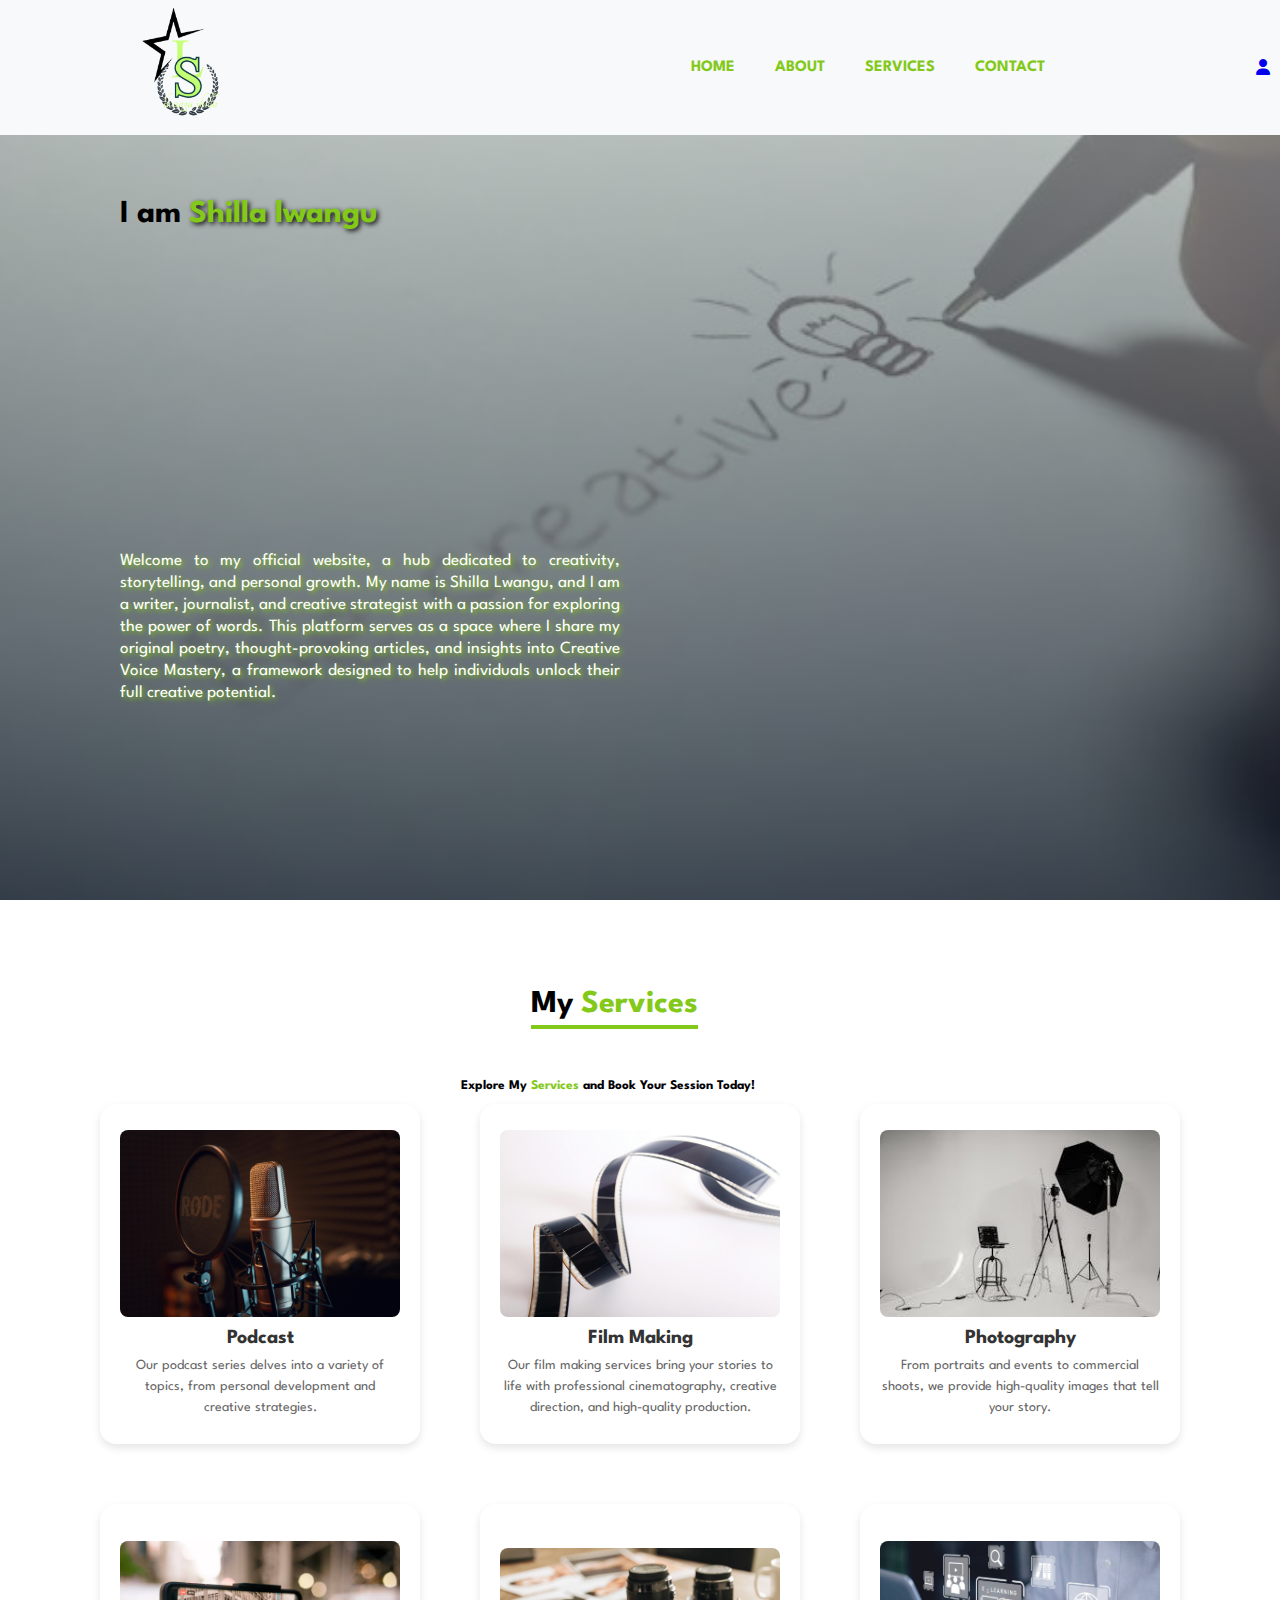
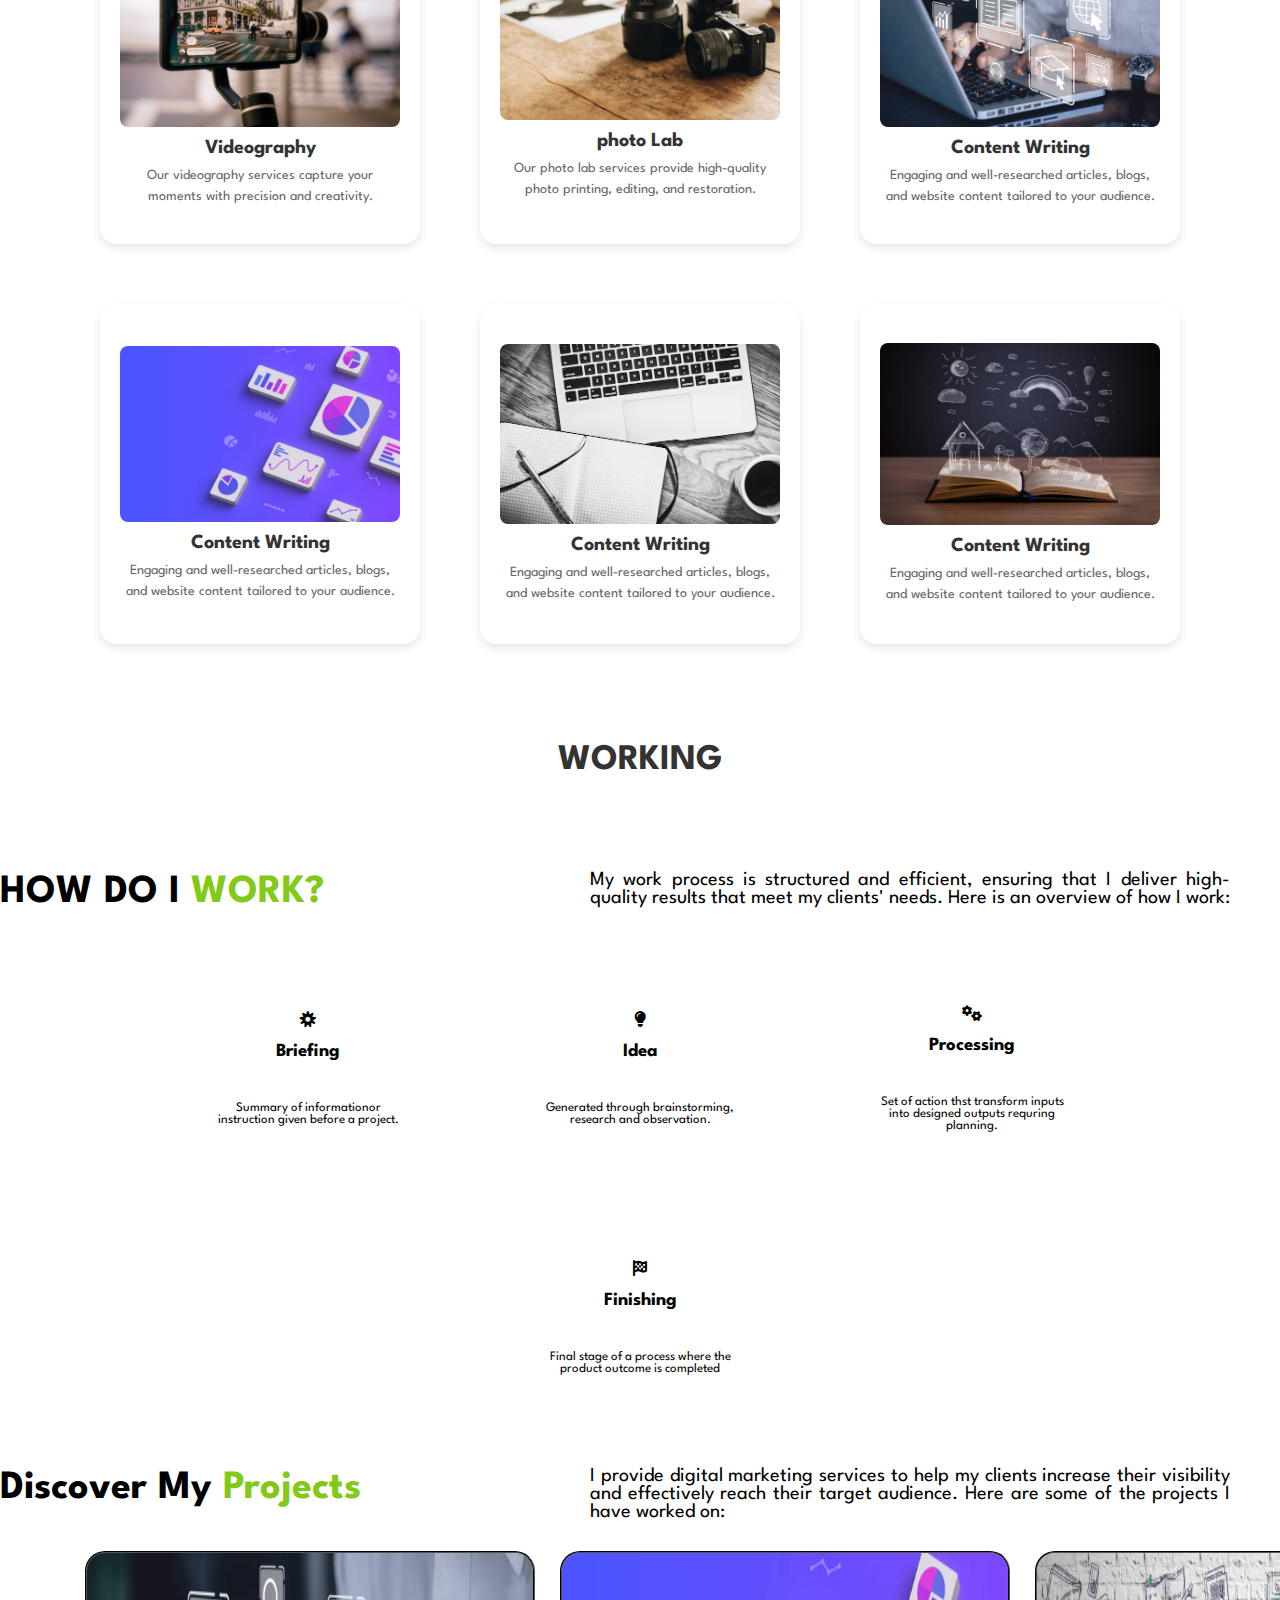
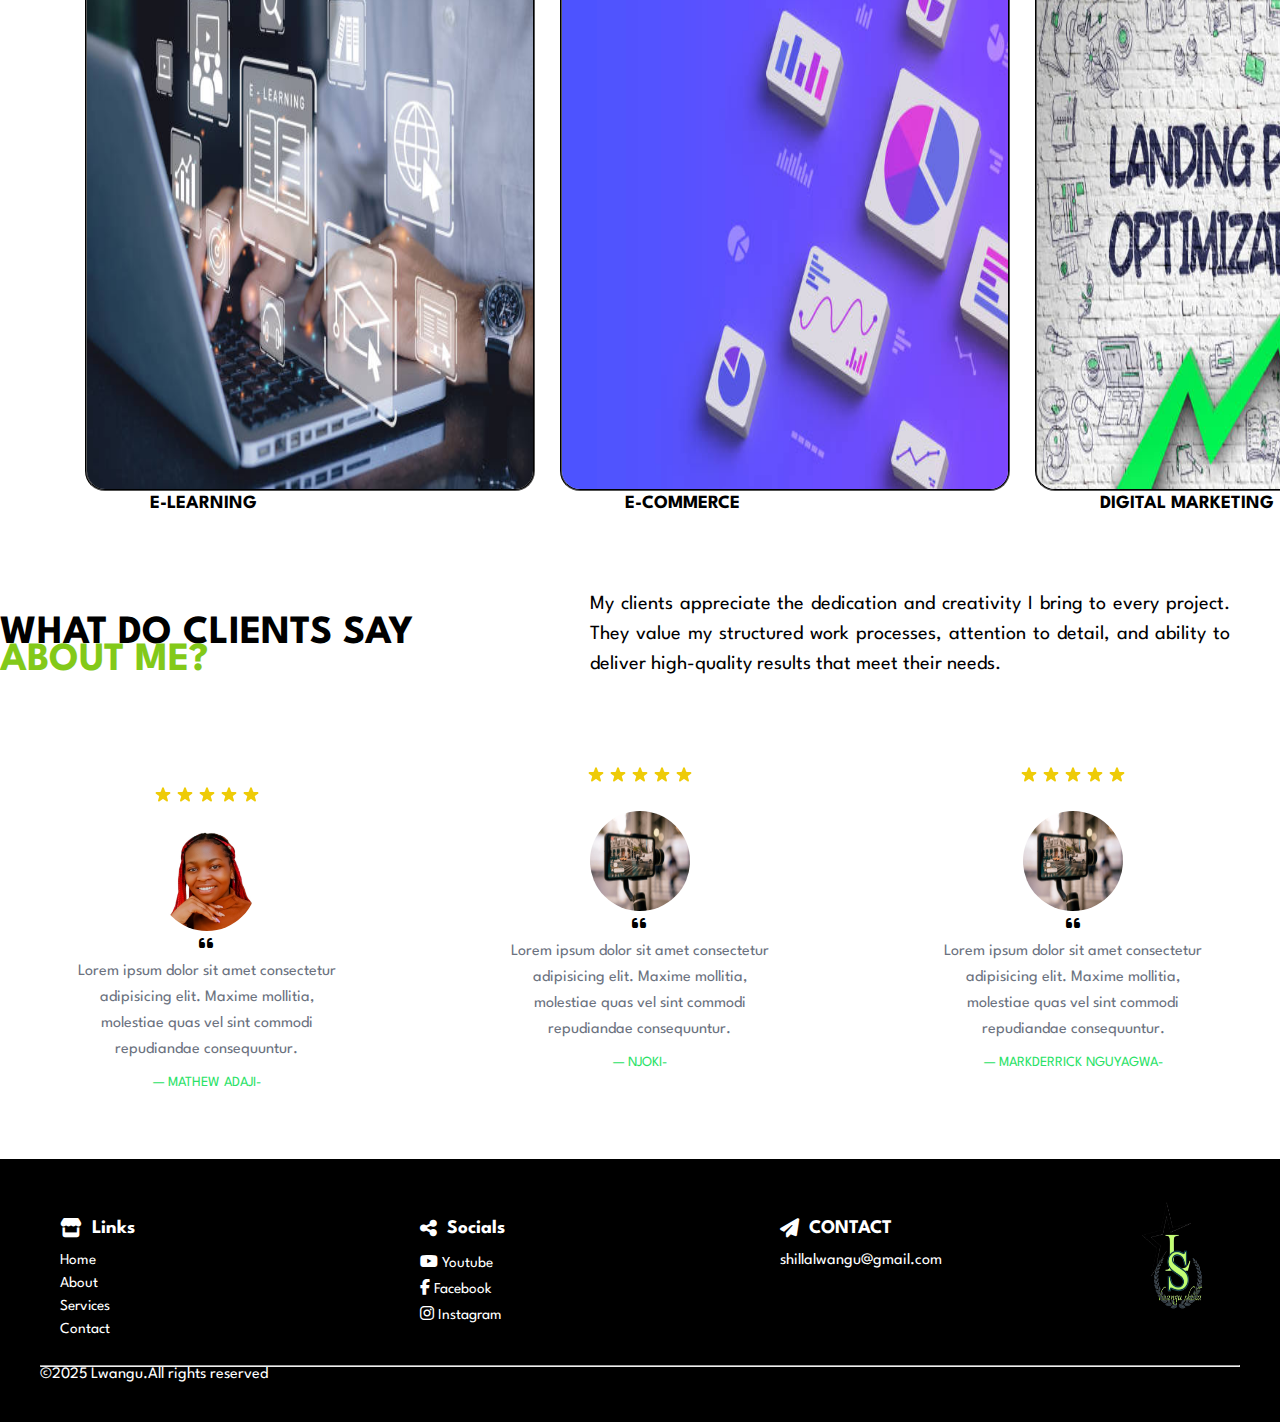
==== commit ecdcd173: "changed the login icon" ====
--- a/index.html
+++ b/index.html
@@ -25,11 +25,10 @@
                 <li><a href="contact.html">CONTACT</a></li>
                 <li><a href="register.html"></a></li>
             </ul>
-            <div class="cant">
-              <a href="#" class="button type--C">
-                <div class="button__line"></div>
-                <div class="button__line"></div>
-                <span class="button__text">Login</span>
+            
+                  <a href="login.html"><i class="fa fa-user" aria-hidden="true"></i></a></span>
+                </div>
+                
               </a>
             </div>
             </div>
@@ -47,26 +46,7 @@
      </div>
     
        
-<div class="login">
-  <form action="">
-            <h1>LOGIN</h1>
-            <div class="input-box">
-                <input type="text" placeholder="Username">
-            </div>
-            <div class="input-box">
-                <input type="password" placeholder="Enter Your Password">
-            </div> 
-            <div class="remember-forgot">
-                <label><input type="checkbox">  Remember Me</label>
-                <a href="" style="color: blue; font-weight: 700;">Forgot password</a>
-            </div>
-            <button type="submit" class="bn">Login</button>
-            <div class="register-link"><br>
-
-        <p>Dont have an account?<a href="register.html">Sign Up</a></p>
-    </div>
-  </form>
-</div>
+
 
 <div class="title2">
   <h1 >My <span>Services</span></h1>
--- a/style.css
+++ b/style.css
@@ -65,6 +65,105 @@
 #navbar li a:active{
     background-color: rgb(131, 201, 25);
     color: #fff;
+}
+/* Responsive Styles */
+@media (max-width: 768px) {
+    .header {
+        flex-direction: column;
+        height: auto;
+    }
+
+    .menu-icon {
+        display: block;
+    }
+
+    #navbar {
+        display: none;
+        flex-direction: column;
+        width: 100%;
+        height: 10%;
+        text-align: center;
+    }
+
+    #navbar.active {
+        display: flex;
+    }
+
+    .col-1 p {
+        width: 70%;
+        margin: 0 auto;
+        text-align: left;
+        font-size: 16px;
+    }
+
+    .login{
+        display: none;
+    }
+
+    .contact-container {
+        width: 90%;
+        margin: 50px auto;
+        padding: 20px;
+    }
+
+    .about-container {
+        width: 90%;
+        margin: 50px auto;
+        padding: 20px;
+    }
+
+    .disk p {
+        width: 90%;
+        margin: 0 auto;
+        text-align: center;
+        font-size: 16px;
+    }
+
+    .content-box {
+        flex-direction: column;
+        align-items: center;
+    }
+
+    .box {
+        width: 90%;
+        margin-bottom: 20px;
+    }
+
+    .card {
+        width: 90%;
+        margin: 20px auto;
+    }
+
+    .cardS {
+        width: 90%;
+        margin: 20px auto;
+    }
+
+    .small-container {
+        padding: 20px;
+    }
+
+    .col-3 img {
+        width: 90%;
+        height: auto;
+        margin: 20px auto;
+    }
+
+    .col-5 img {
+        width: 90%;
+        height: auto;
+        margin: 20px auto;
+    }
+
+    .footer-container {
+        flex-direction: column;
+        align-items: center;
+    }
+
+    .footer-column {
+        width: 90%;
+        margin-bottom: 20px;
+    }
 }
 
 h4 a{
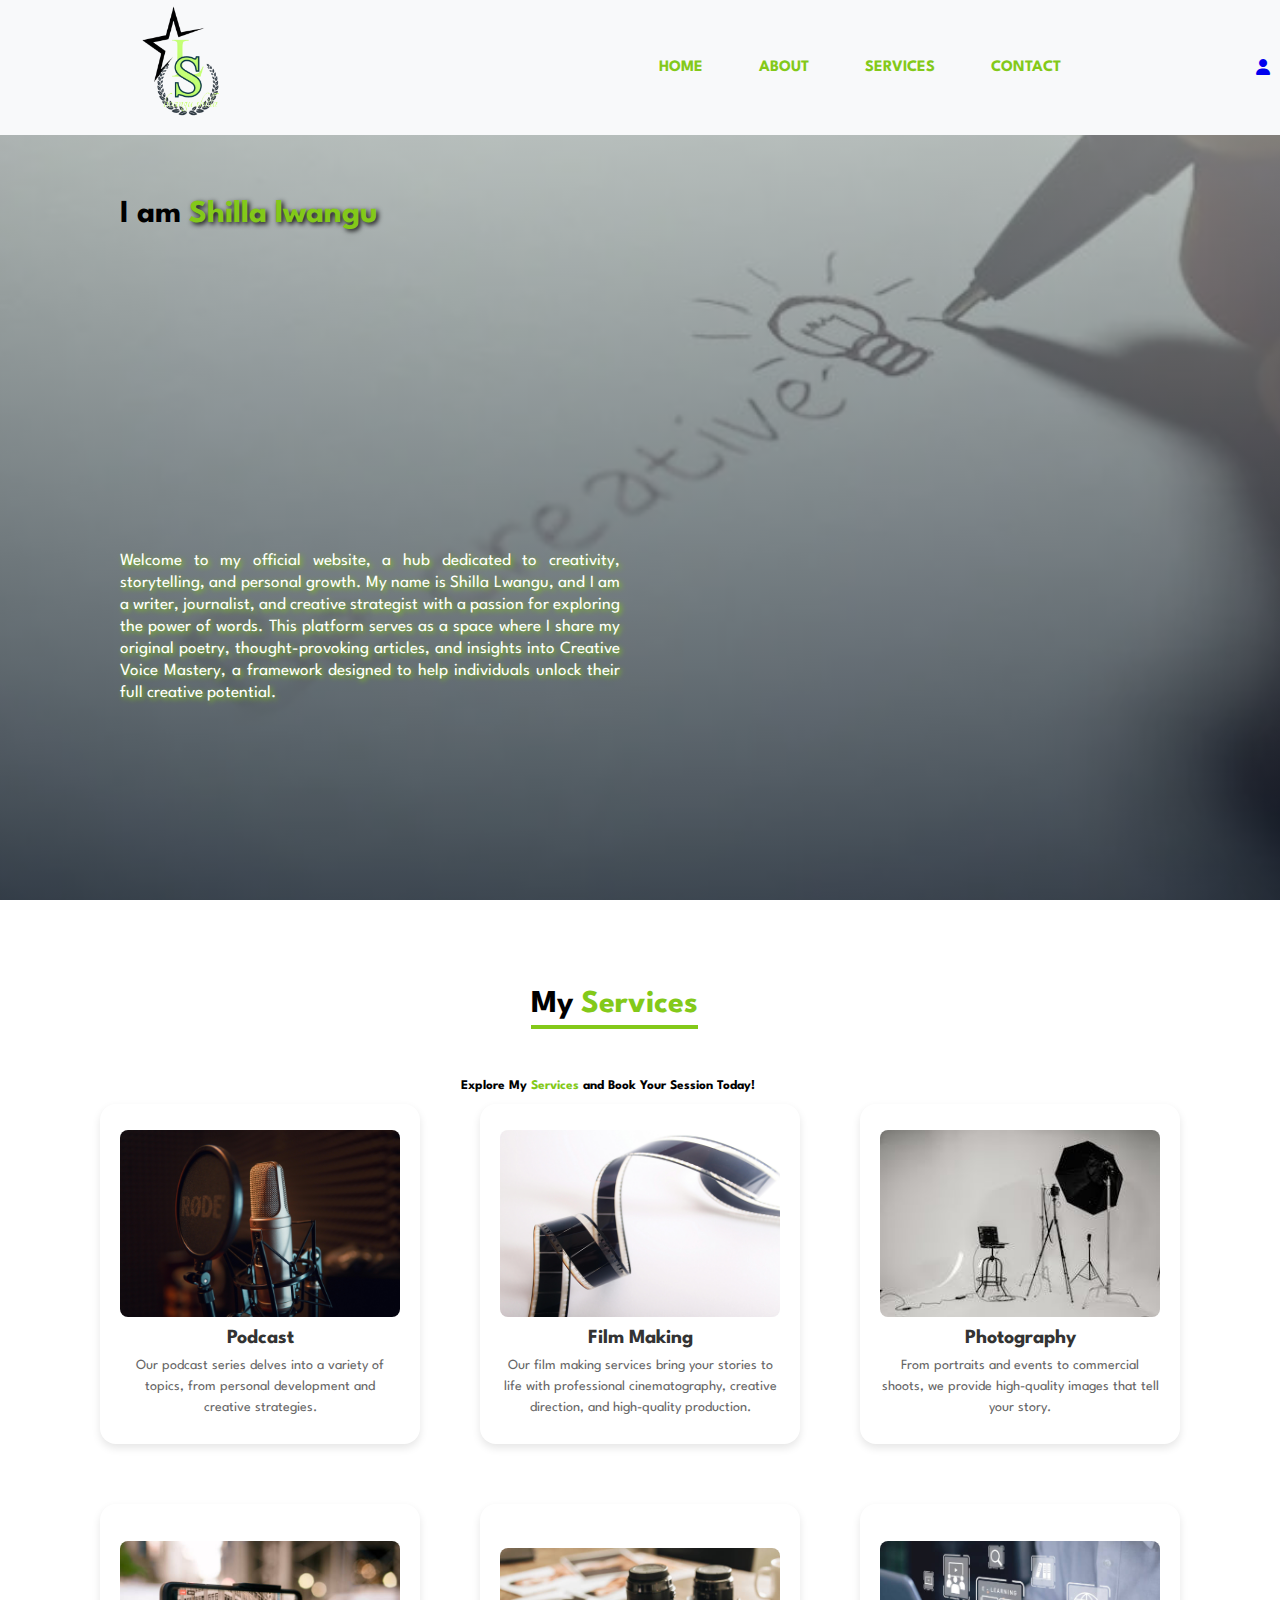
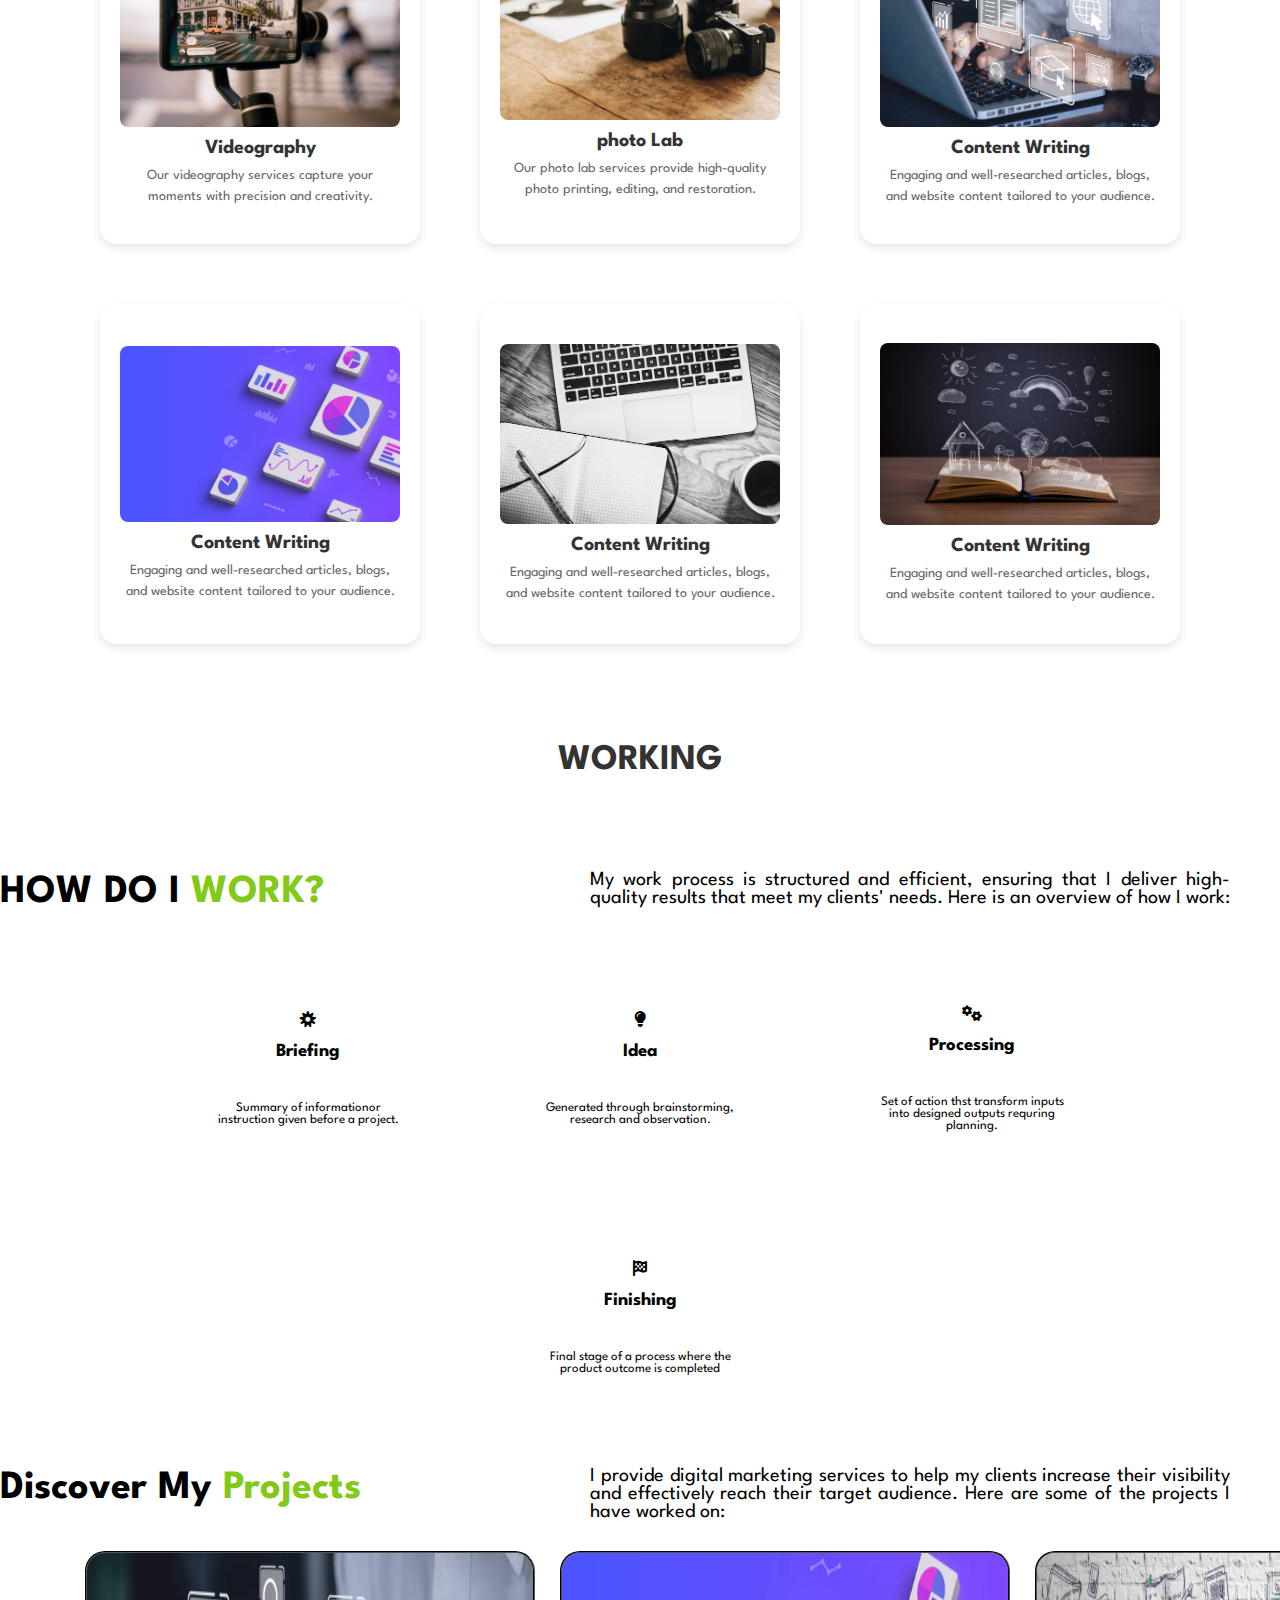
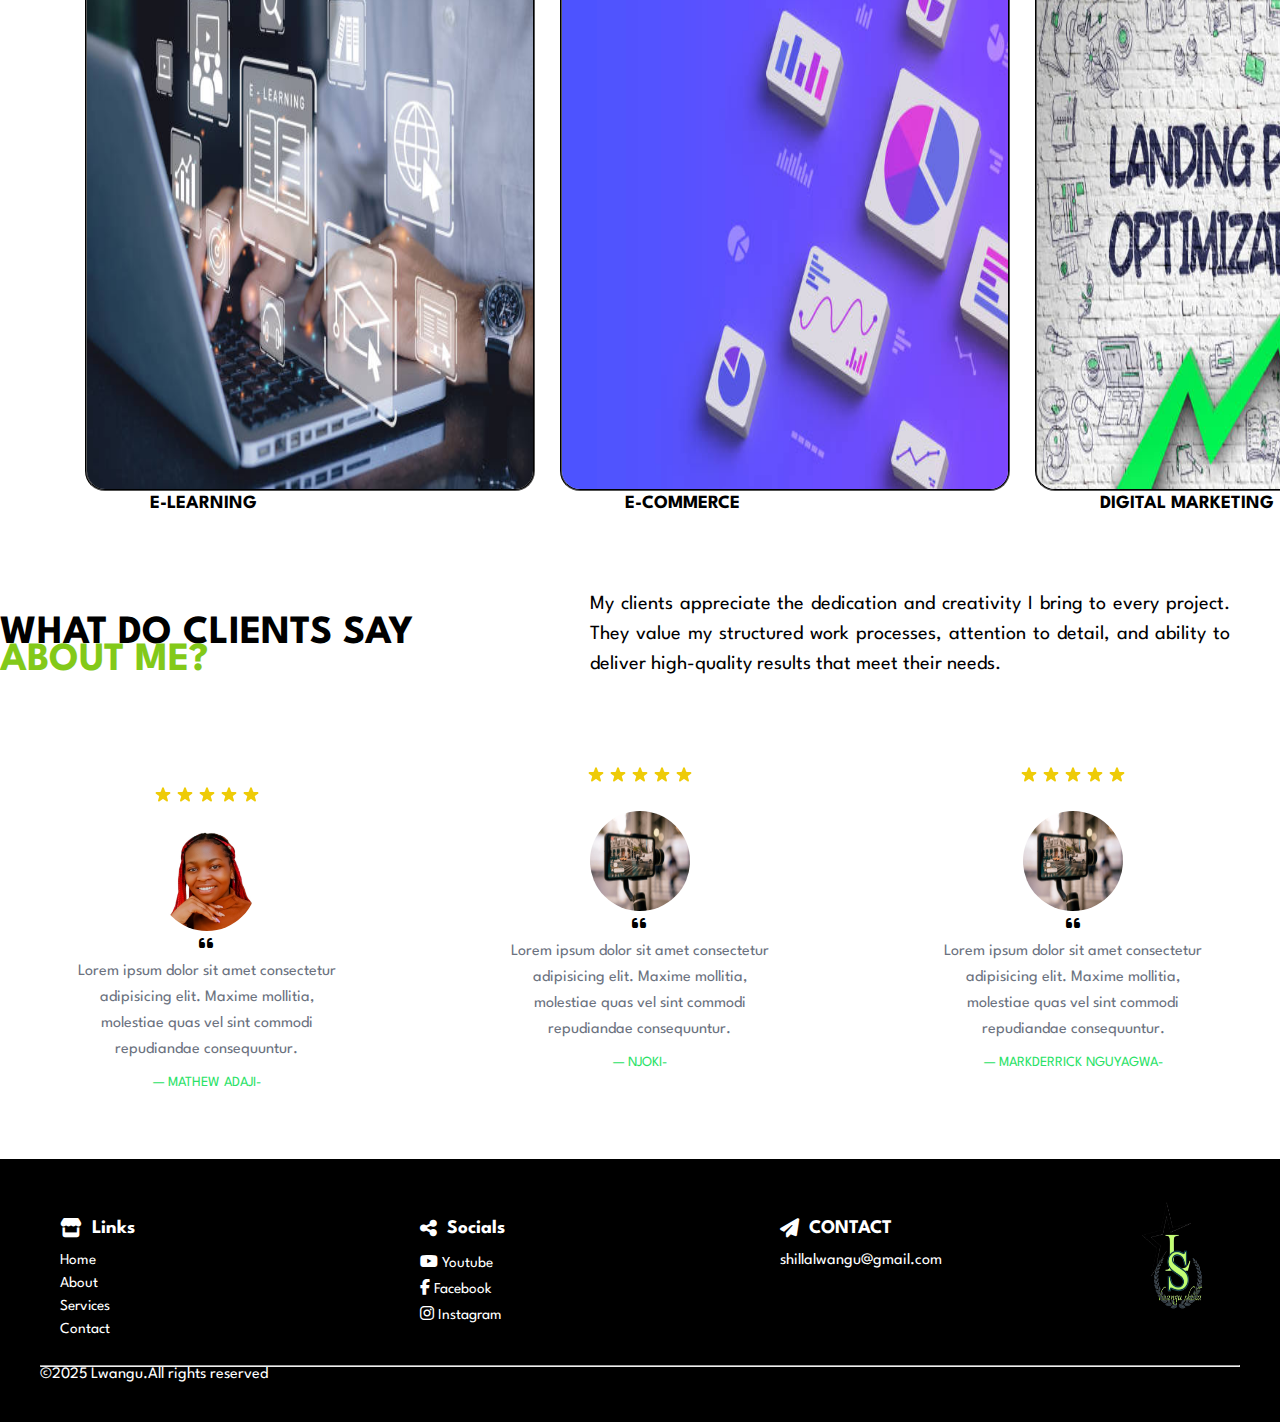
==== commit c60d08f4: "added humbuger" ====
--- a/index.html
+++ b/index.html
@@ -17,6 +17,11 @@
             <div class="logo">
                 <img src="img/pic4.jpg.png">
             </div>
+            <div class="menu-icon" id="menu-toggle">
+              <span></span>
+              <span></span>
+              <span></span>
+          </div>
         
             <ul id="navbar">
                 <li><a href="index.html">HOME</a></li>
--- a/style.css
+++ b/style.css
@@ -57,6 +57,22 @@
     background-color: rgb(131, 201, 25);
 }
 
+#navbar {
+    display: flex;
+    gap: 1rem;
+}
+
+#navbar a {
+    color: white;
+    text-decoration: none;
+    padding: 0.5rem;
+}
+
+#navbar a:hover a:active {
+    background-color: rgb(131, 201, 25);
+}
+
+
 #navbar  li a:hover{
     color:  #fac301;
     transform: translateY(-56px);
@@ -66,6 +82,37 @@
     background-color: rgb(131, 201, 25);
     color: #fff;
 }
+
+.logo img{
+    width: 50%;
+    height: 50%;
+    margin-left: 20px;
+}
+
+
+    .logo {
+        font-size: 1.5rem;
+        font-weight: bold;
+    }
+
+
+.menu-icon {
+    display: none;
+    cursor: pointer;
+    flex-direction: column;
+    justify-content: space-between;
+    width: 30px;
+    height: 21px;
+}
+
+.menu-icon span {
+    display: block;
+    height: 3px;
+    width: 100%;
+    background-color: rgb(131, 201, 25);
+    border-radius: 3px;
+}
+
 /* Responsive Styles */
 @media (max-width: 768px) {
     .header {
@@ -73,9 +120,15 @@
         height: auto;
     }
 
+
     .menu-icon {
-        display: block;
-    }
+        display: flex;
+        position: absolute;
+        top: 1rem;
+        right: 1rem;
+    }
+
+   
 
     #navbar {
         display: none;
@@ -88,14 +141,30 @@
     #navbar.active {
         display: flex;
     }
+    .logo img {
+        width: 50%;
+        height: 50%;
+        margin-left: 100px;
+        margin-bottom: 10px;
+    }
+    
+    .logo {
+        display: flex;
+        justify-content: center;
+        width: 20%;
+    }
 
     .col-1 p {
-        width: 70%;
-        margin: 0 auto;
-        text-align: left;
-        font-size: 16px;
-    }
-
+        width: 90% !important;
+        height: auto !important;
+        margin: 0 auto !important;
+        text-align: left !important;
+        margin-left: -180px !important;
+        margin-top: -230px !important;
+        font-size: 15px !important;
+        padding: 0 5% !important;
+        box-sizing: border-box !important;
+    }
     .login{
         display: none;
     }
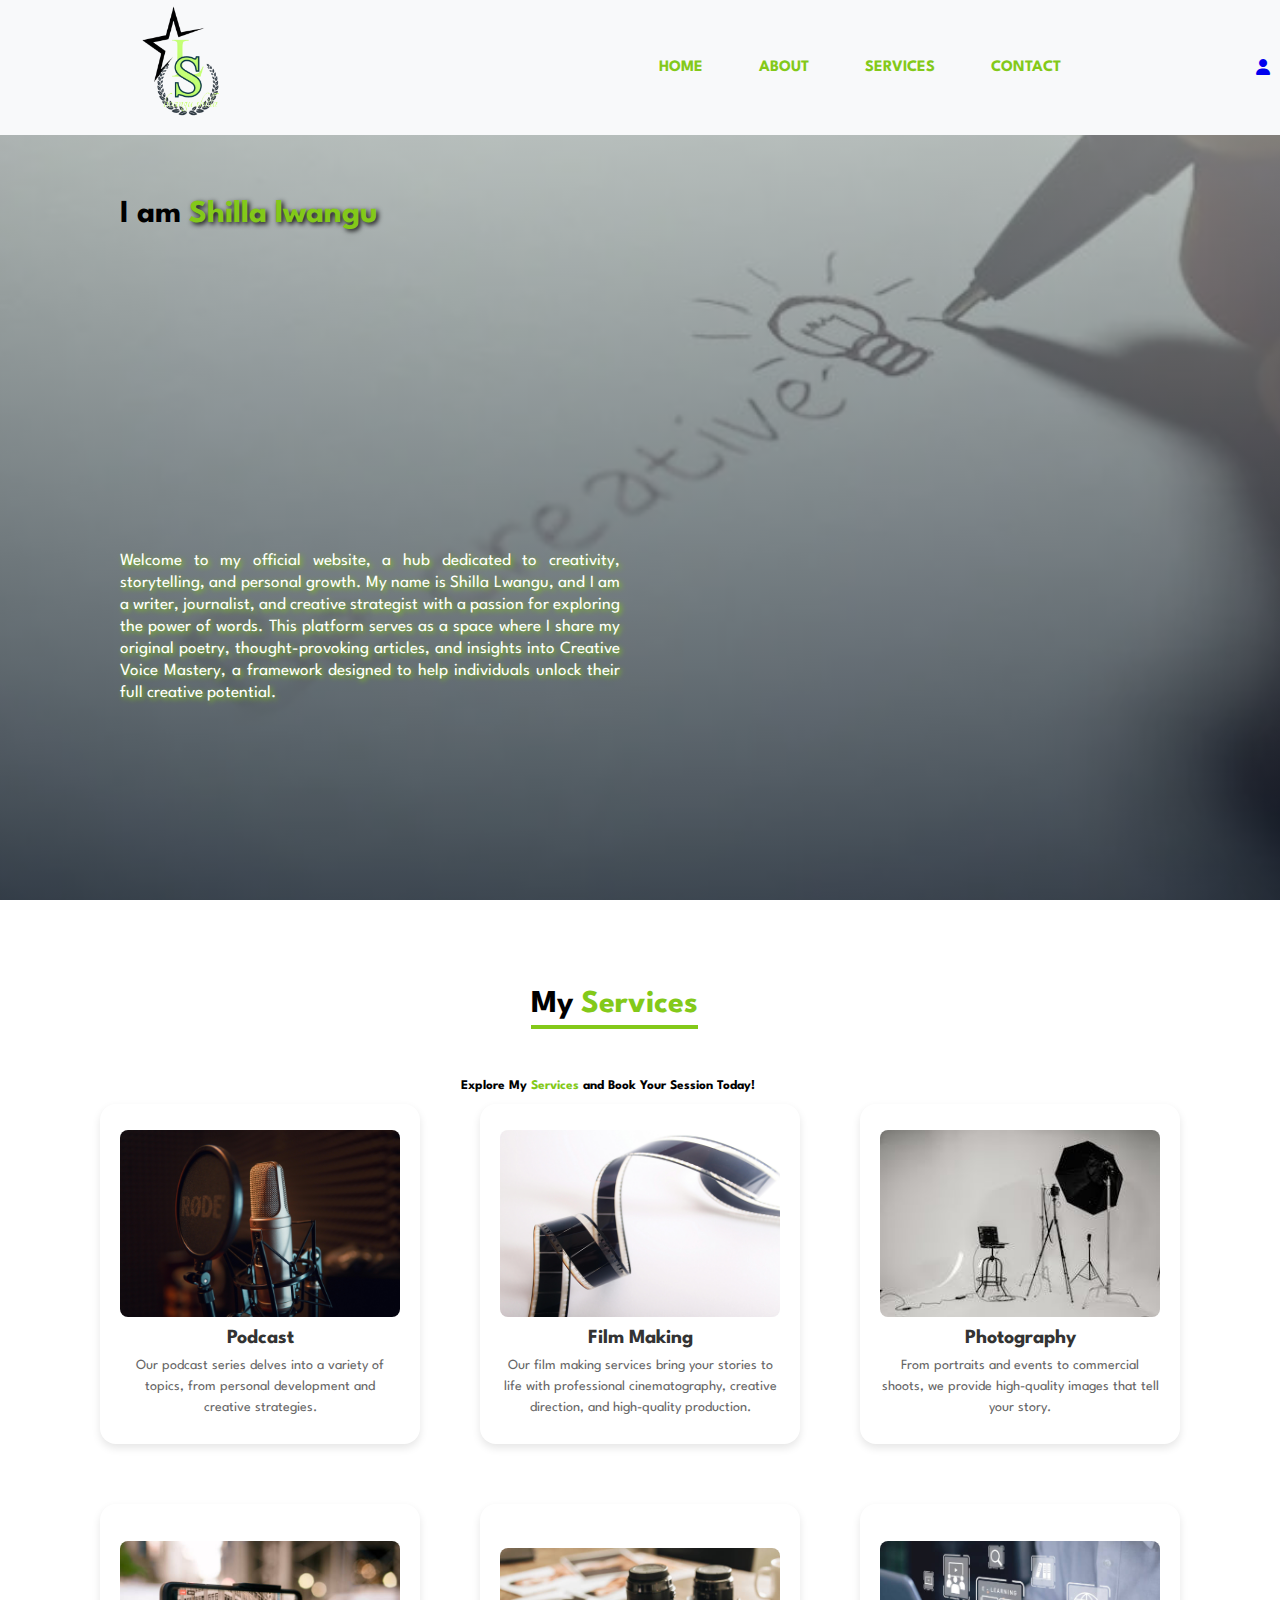
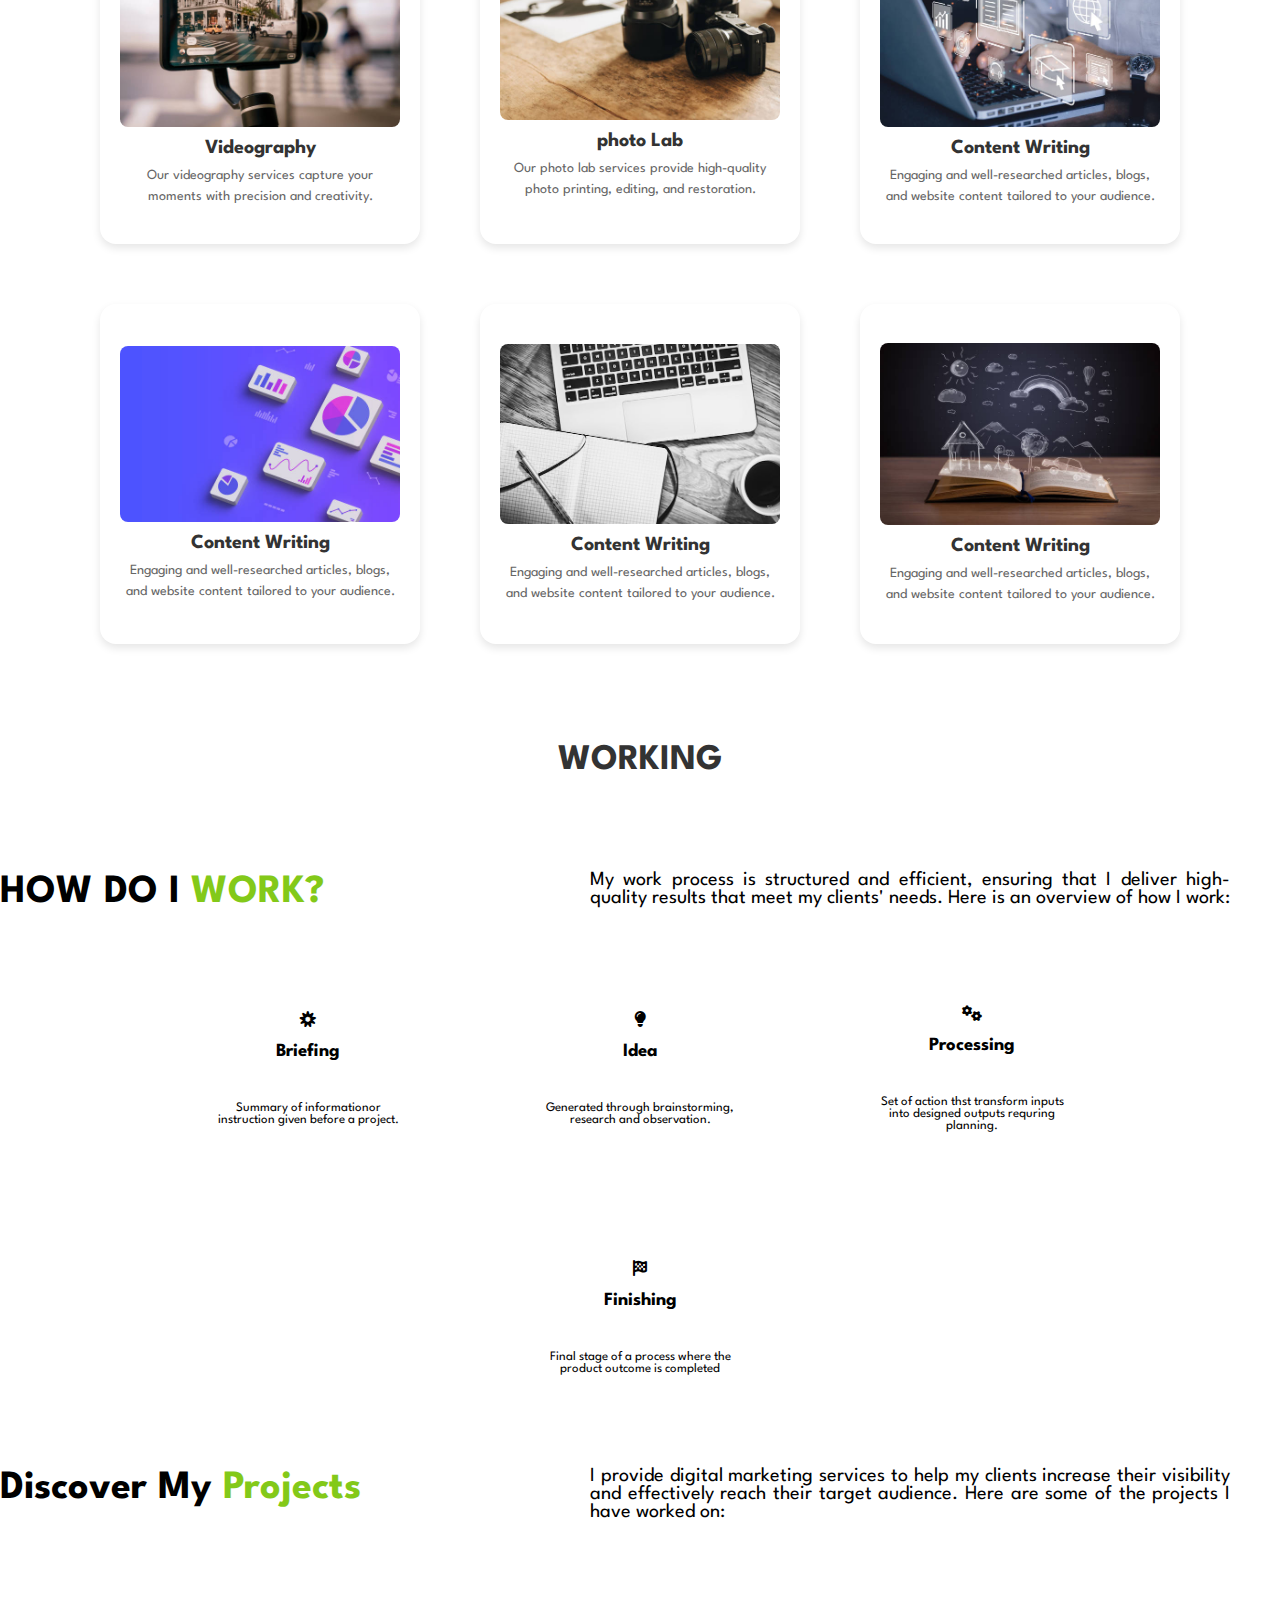
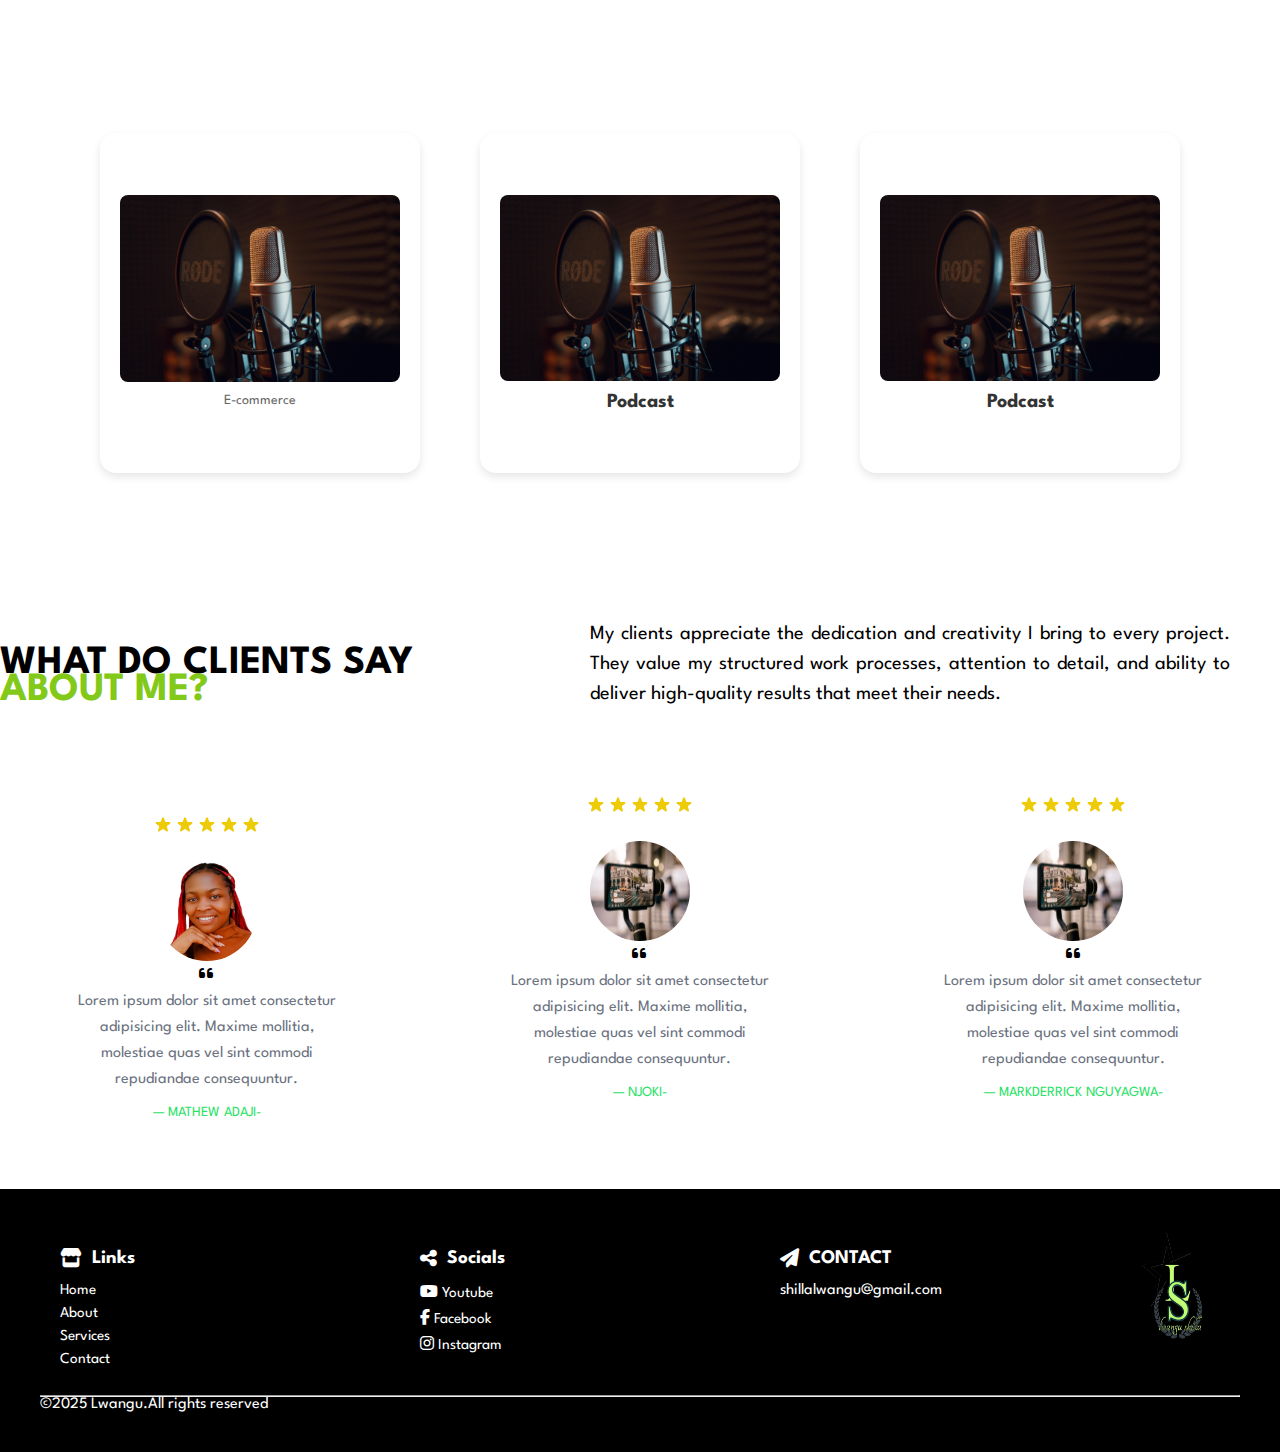
==== commit d3945b64: "changed cards" ====
--- a/index.html
+++ b/index.html
@@ -196,25 +196,20 @@
  </div>
 
   <!-- pricing -->
-  <div class="small">
-    <div class="cat">
-           <div class="col-5">
-               <img src="img/pic11.jpg">
-               <h3>E-LEARNING</h3>
-              
-           </div>
-           <div class="col-5">
-               <img src="img/pic15.jpg">
-               <h3>E-COMMERCE</h3>
-              
-           </div>
-           <div class="col-5">
-               <img src="img/pic16.jpg">
-               <h3>DIGITAL MARKETING</h3>
-              
-           </div>
-   </div>
-</div>
+  <div class="wiza">
+    <div class="card">
+      <img src="img/pic6.jpg" alt="Content Writing">
+      <p>E-commerce</p>
+    </div>
+    <div class="card">
+      <img src="img/pic6.jpg" alt="Content Writing">
+      <h2>Podcast</h2>
+    </div>
+    <div class="card">
+      <img src="img/pic6.jpg" alt="Content Writing">
+      <h2>Podcast</h2>
+    </div>
+  </div>
   
 <div class="disk">
     <h5 class="cop"></h5>
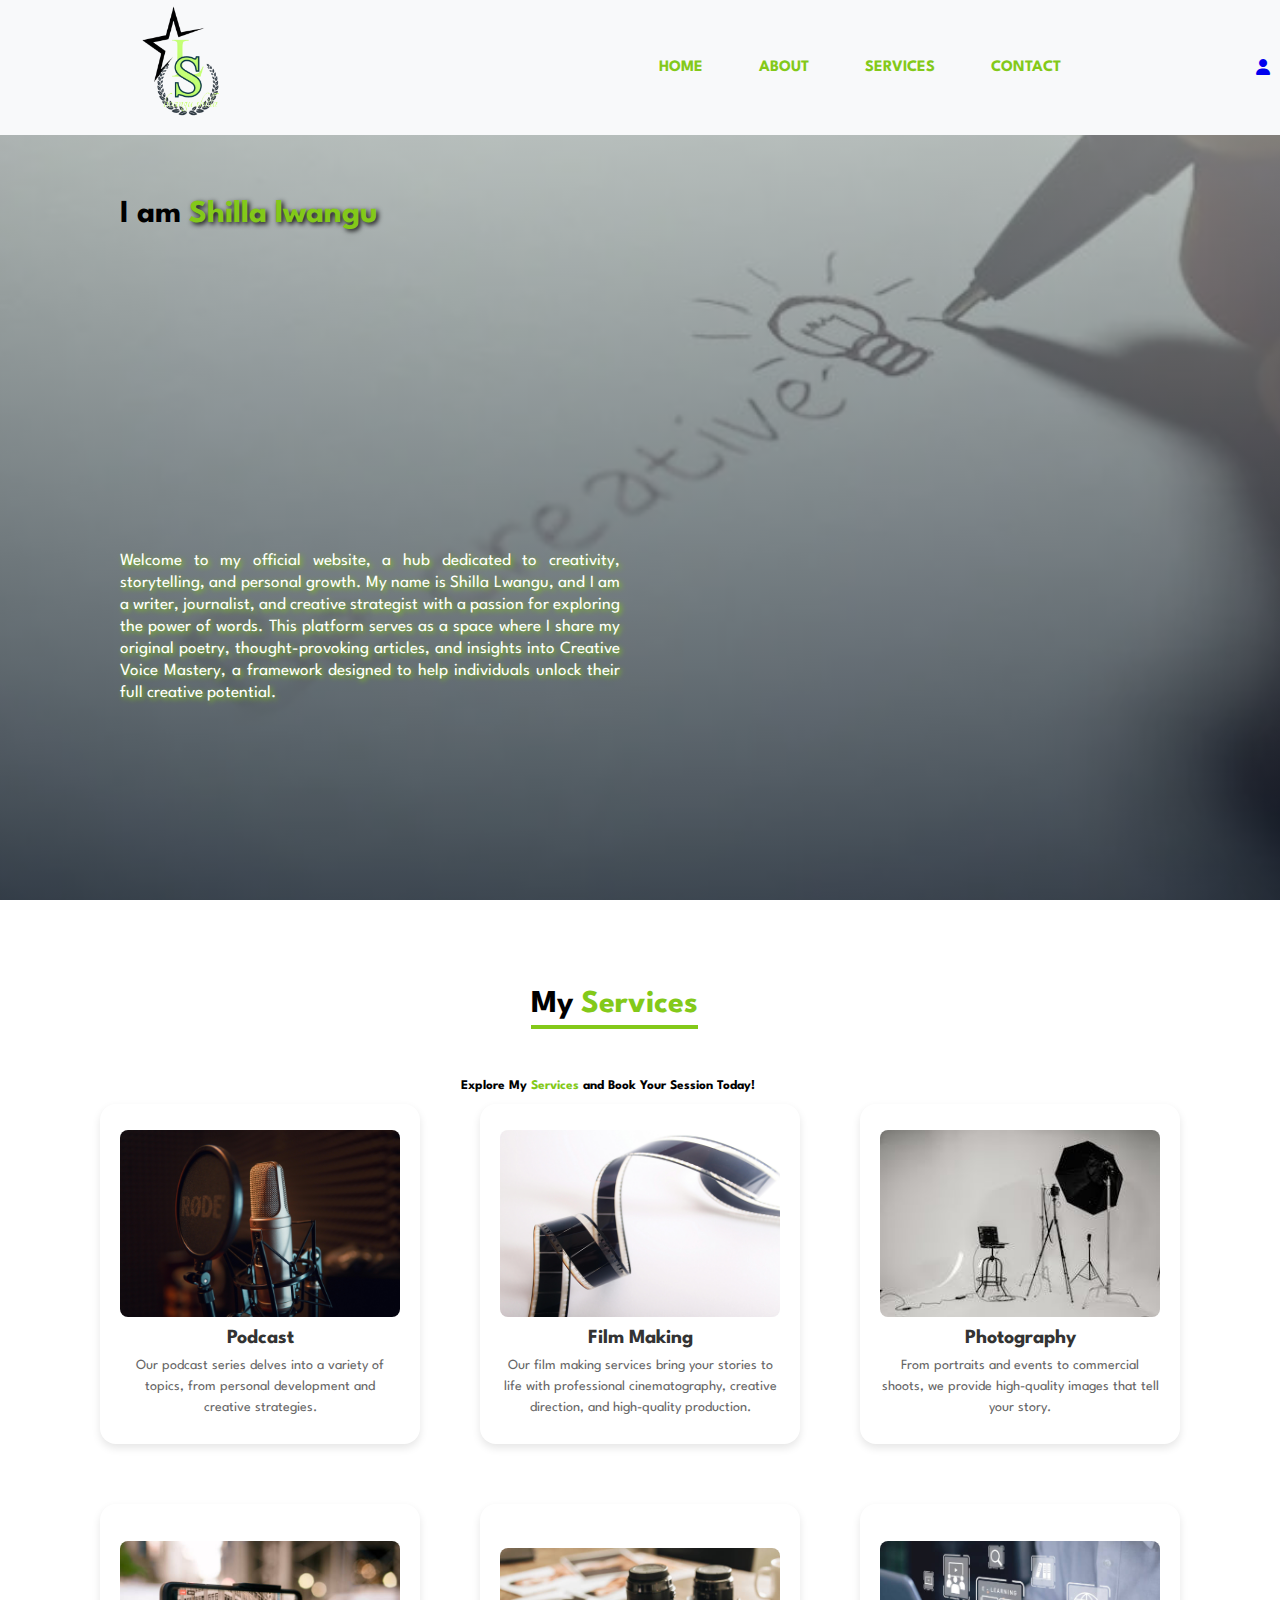
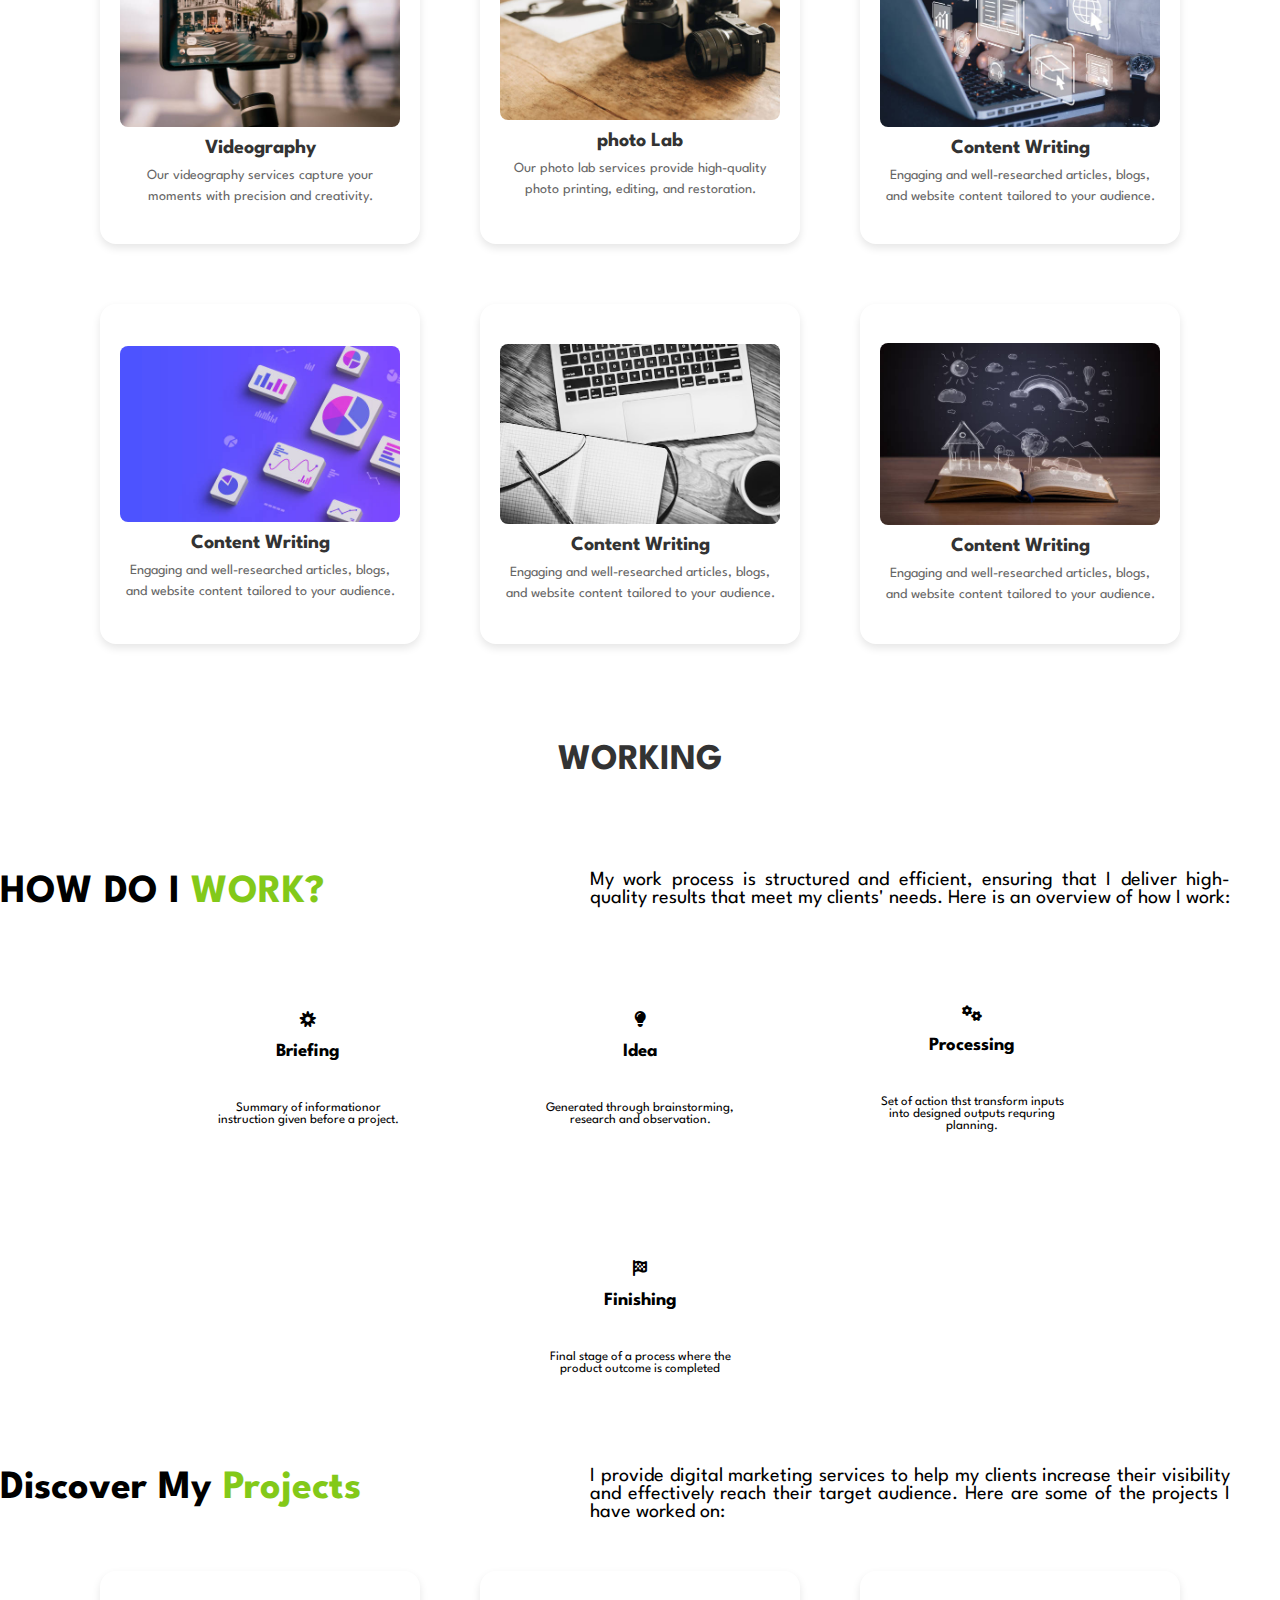
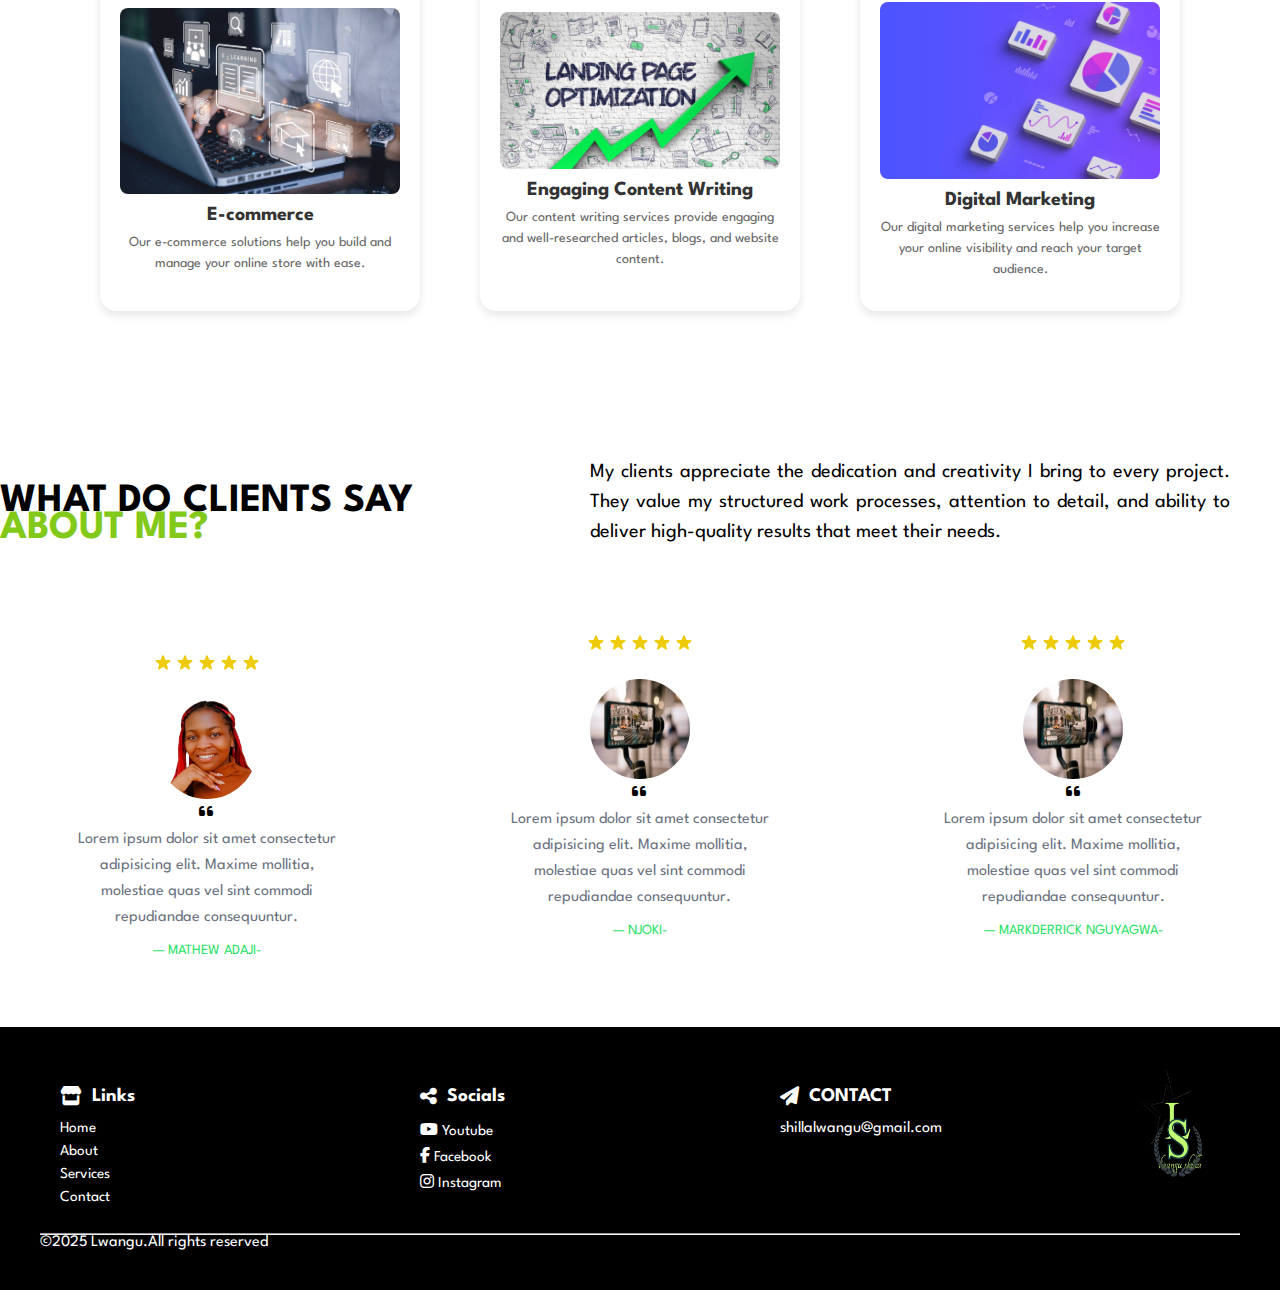
==== commit 45a2221f: "changed cards in discover my projects" ====
--- a/index.html
+++ b/index.html
@@ -196,18 +196,21 @@
  </div>
 
   <!-- pricing -->
-  <div class="wiza">
+  <div class="giza">
     <div class="card">
-      <img src="img/pic6.jpg" alt="Content Writing">
-      <p>E-commerce</p>
+      <img src="img/pic11.jpg" alt="Content Writing">
+      <h2>E-commerce</h2>
+      <p>Our e-commerce solutions help you build and manage your online store with ease.</p>
     </div>
     <div class="card">
-      <img src="img/pic6.jpg" alt="Content Writing">
-      <h2>Podcast</h2>
+      <img src="img/pic16.jpg" alt="Content Writing">
+      <h2>Engaging Content Writing</h2>
+      <p>Our content writing services provide engaging and well-researched articles, blogs, and website content.</p>
     </div>
     <div class="card">
-      <img src="img/pic6.jpg" alt="Content Writing">
-      <h2>Podcast</h2>
+      <img src="img/pic15.jpg" alt="Content Writing">
+      <h2>Digital Marketing</h2>
+      <p>Our digital marketing services help you increase your online visibility and reach your target audience.</p>
     </div>
   </div>
   
--- a/style.css
+++ b/style.css
@@ -971,6 +971,15 @@
     align-items: center;
     margin: 15% 0;   
 }
+.giza{
+    display: flex;
+    flex-wrap: wrap;
+    gap: 20px;
+    justify-content: center;
+    align-items: center;
+    margin: 15% 0;
+    margin-top: 30px;   
+}
 
 .card {
     display: flex;
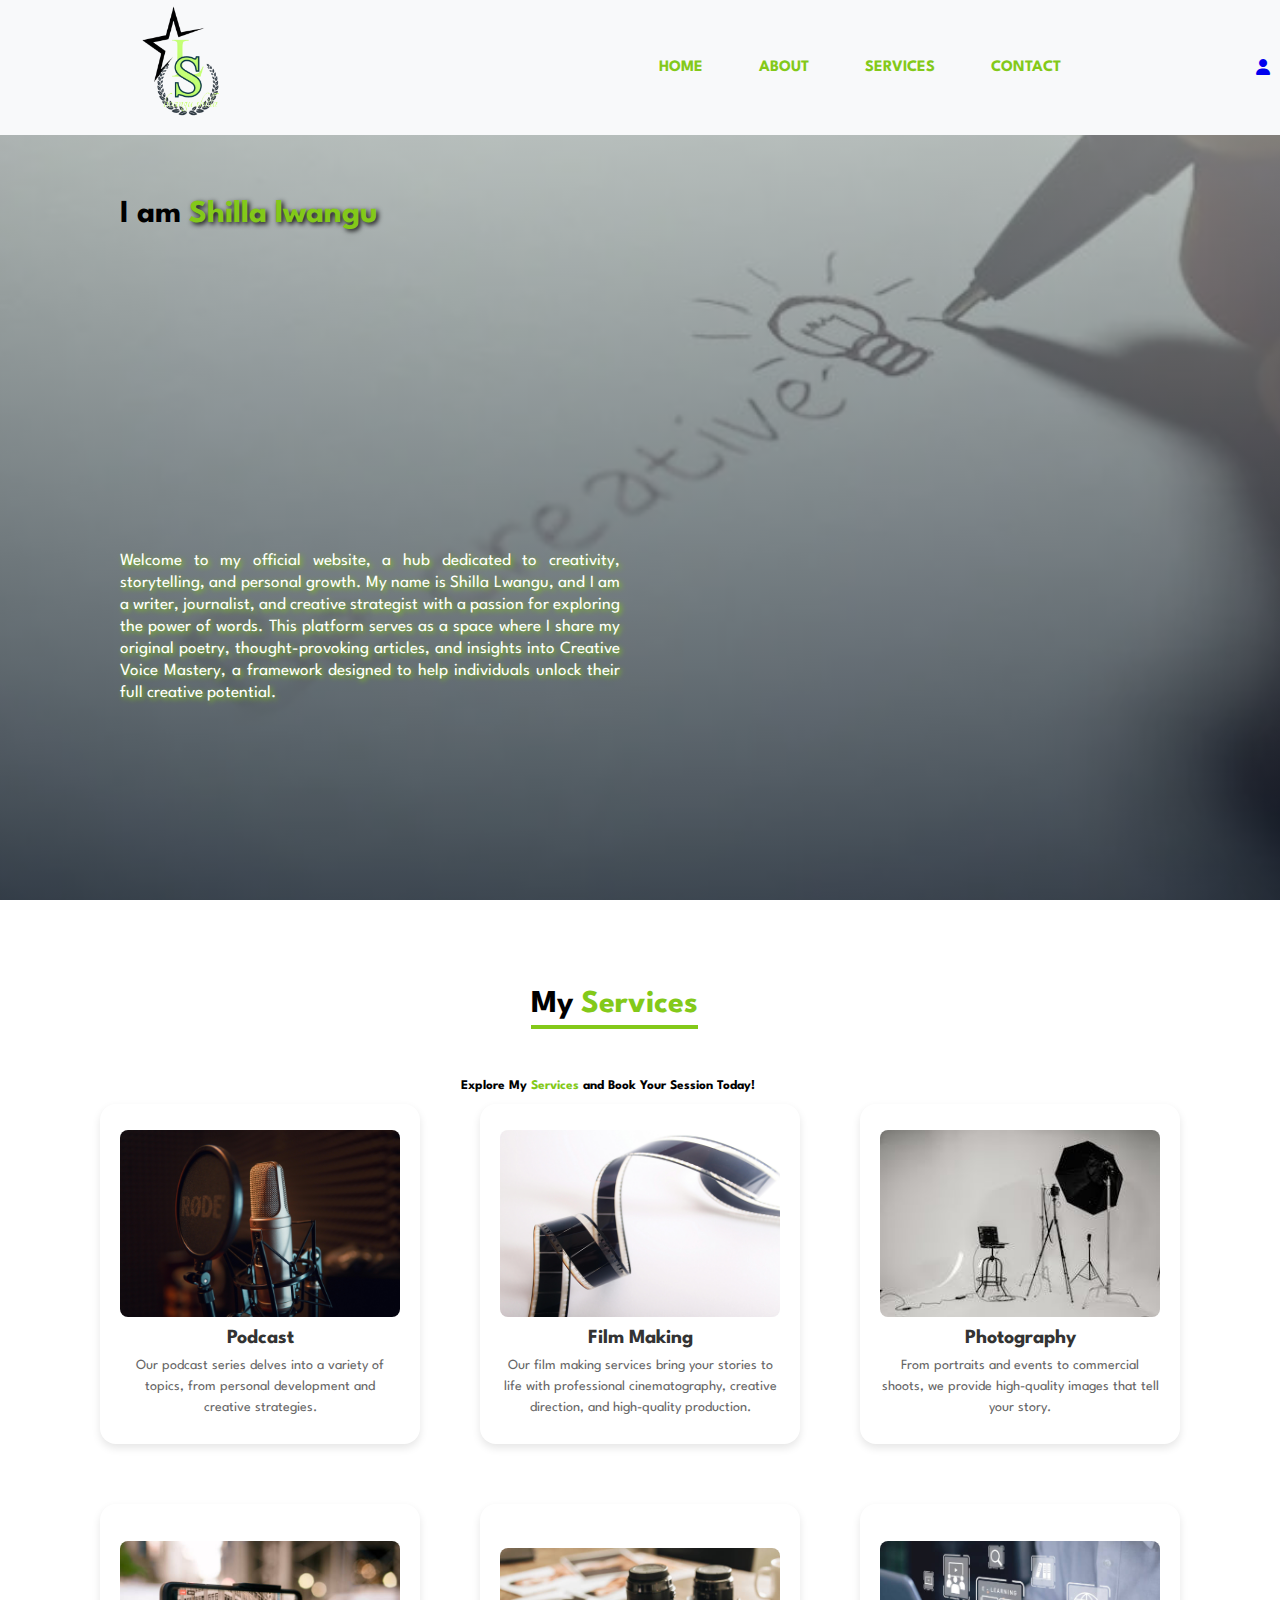
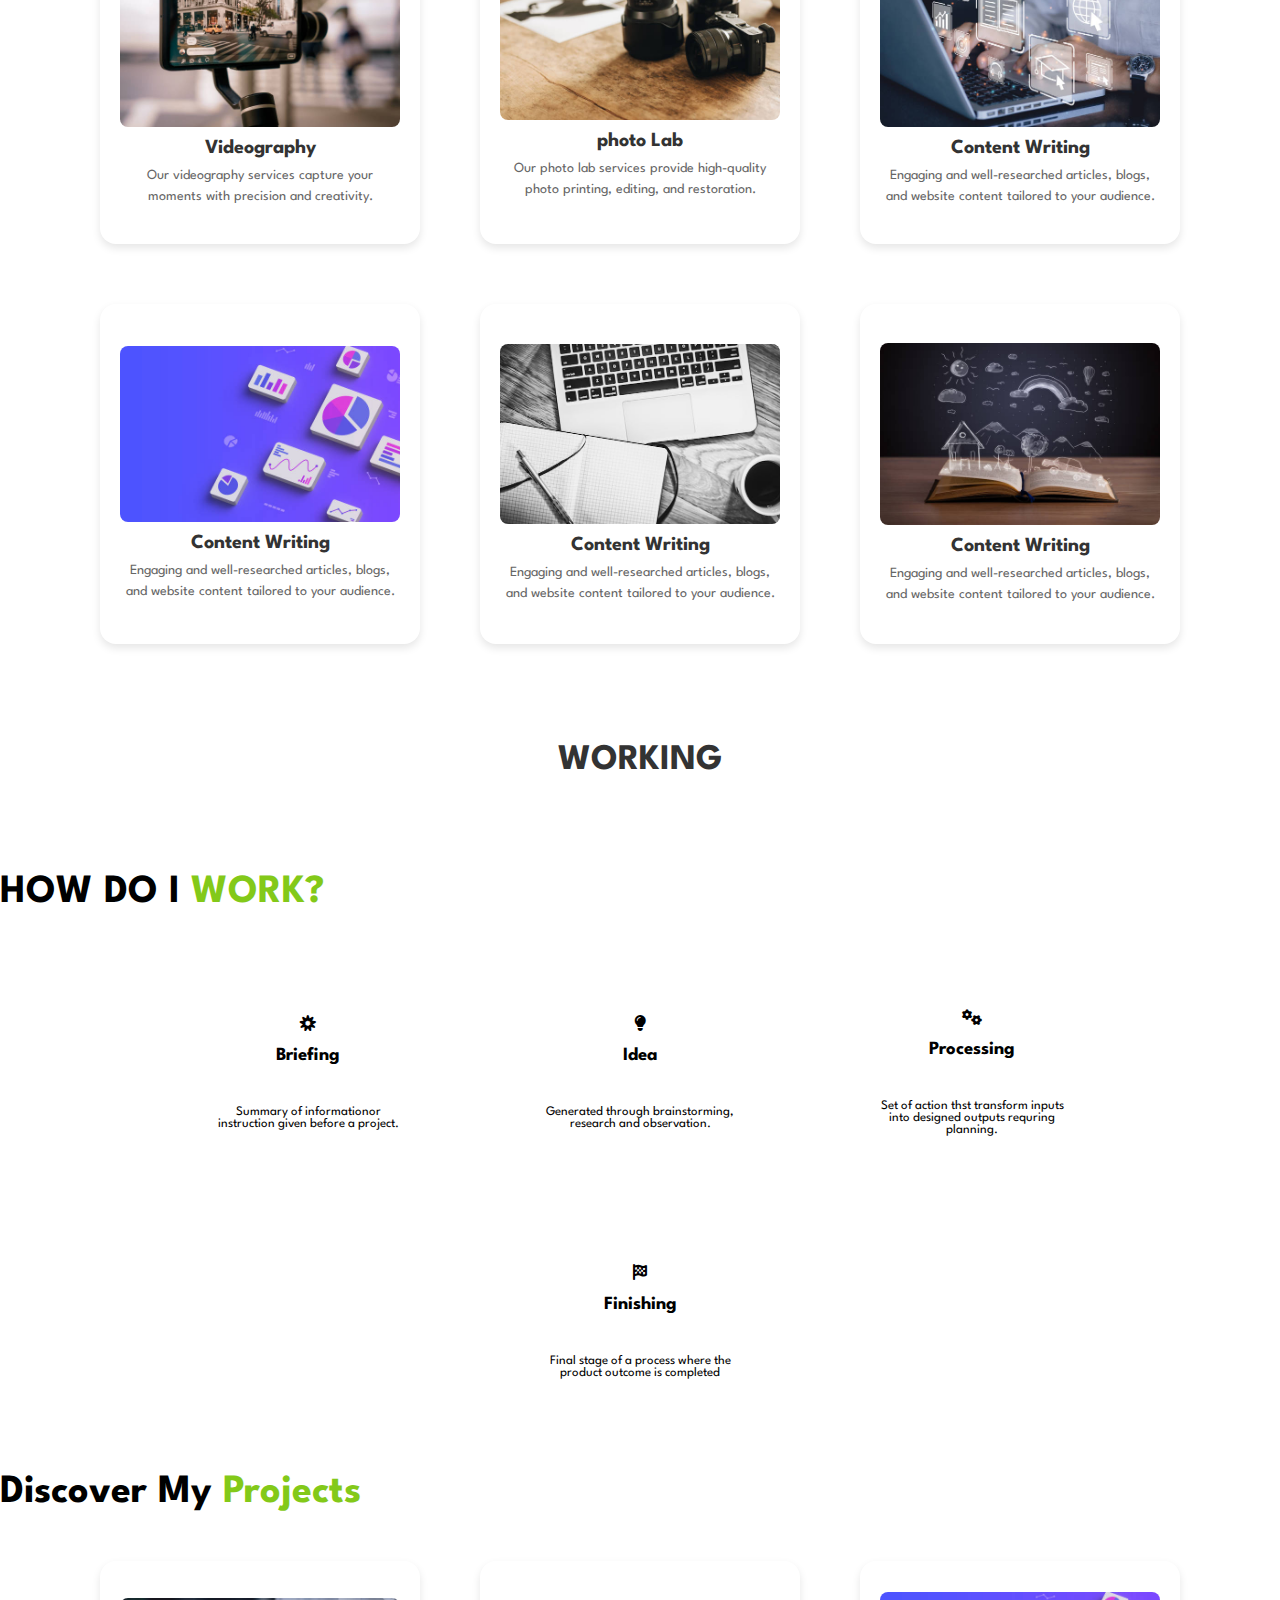
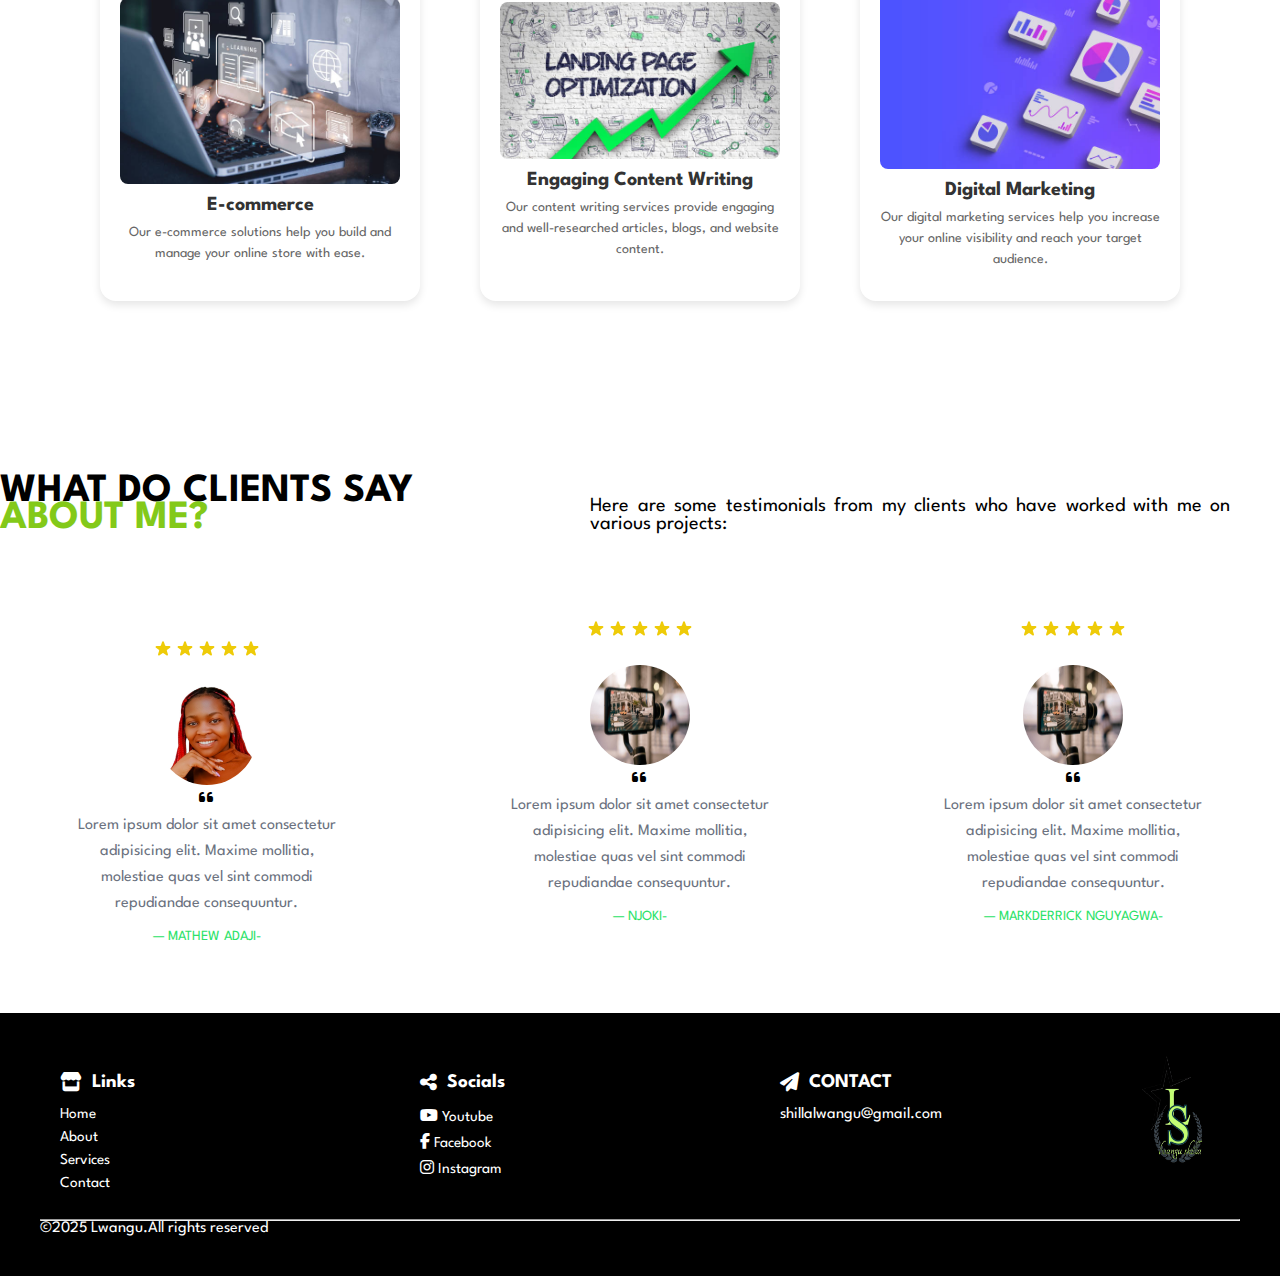
==== commit 47ee8dc1: "deleted some text" ====
--- a/index.html
+++ b/index.html
@@ -119,9 +119,6 @@
 <div class="disk">
     <h5 class="cop"></h5>
   <h1>HOW DO I <span>WORK?</span></h1>
-    <p>
-      My work process is structured and efficient, ensuring that I deliver high-quality results that meet my clients' needs. Here is an overview of how I work:
-    </p>
 </div>
 
 <!-- workflow -->
@@ -189,10 +186,6 @@
 
  <div class="disk">
     <h1>Discover My <span>Projects</span></h1>
-    <p>
-      I provide digital marketing services to help my clients increase their visibility and effectively reach their target audience. Here are some of the projects I have worked on:
-    </p>
-    
  </div>
 
   <!-- pricing -->
@@ -220,13 +213,9 @@
  <div class="vb">
     <h1 ><span>ABOUT ME?</span></h1>
  </div>
-  
-  <div class="dero">
     <p>
-      My clients appreciate the dedication and creativity I bring to every project. They value my structured work processes, attention to detail, and ability to deliver high-quality results that meet their needs.
-     </p>
-  </div>
-    
+      Here are some testimonials from my clients who have worked with me on various projects:
+    </p>
 </div>
   
 <!-- tesimonials -->
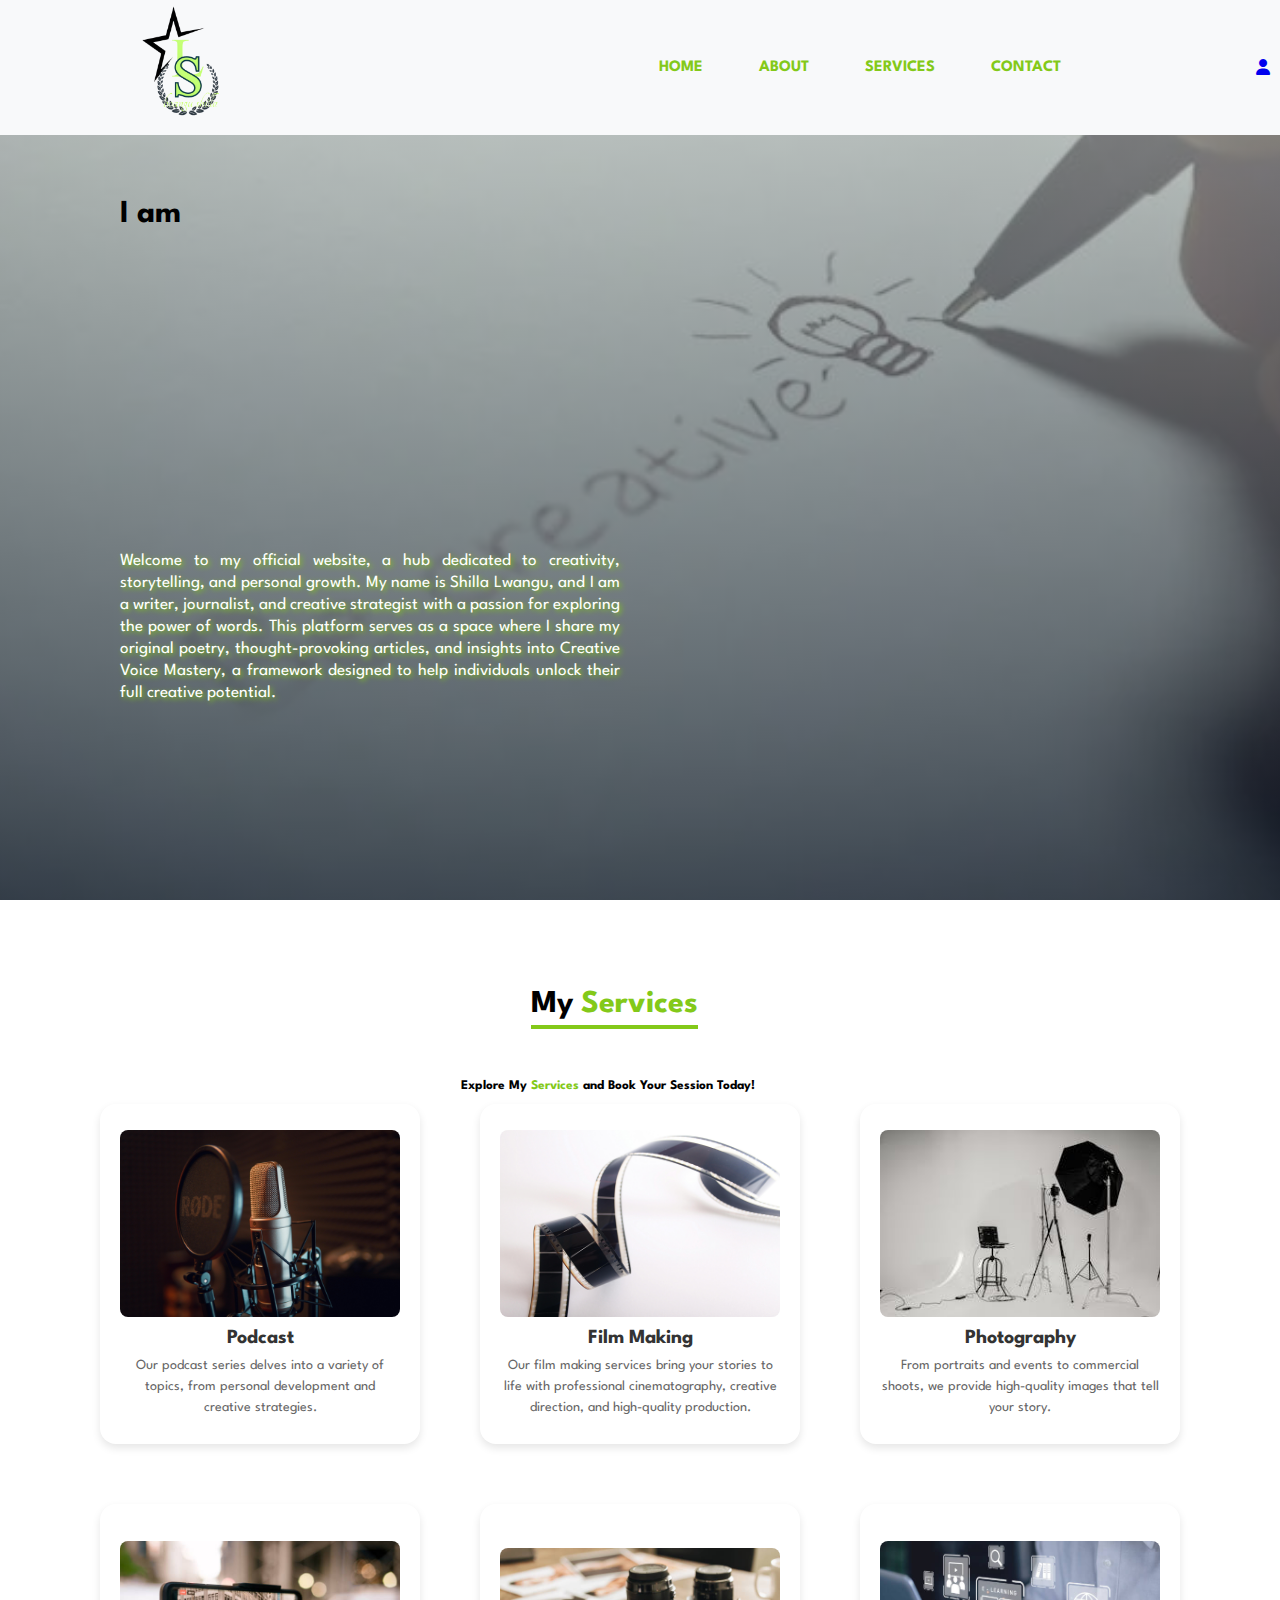
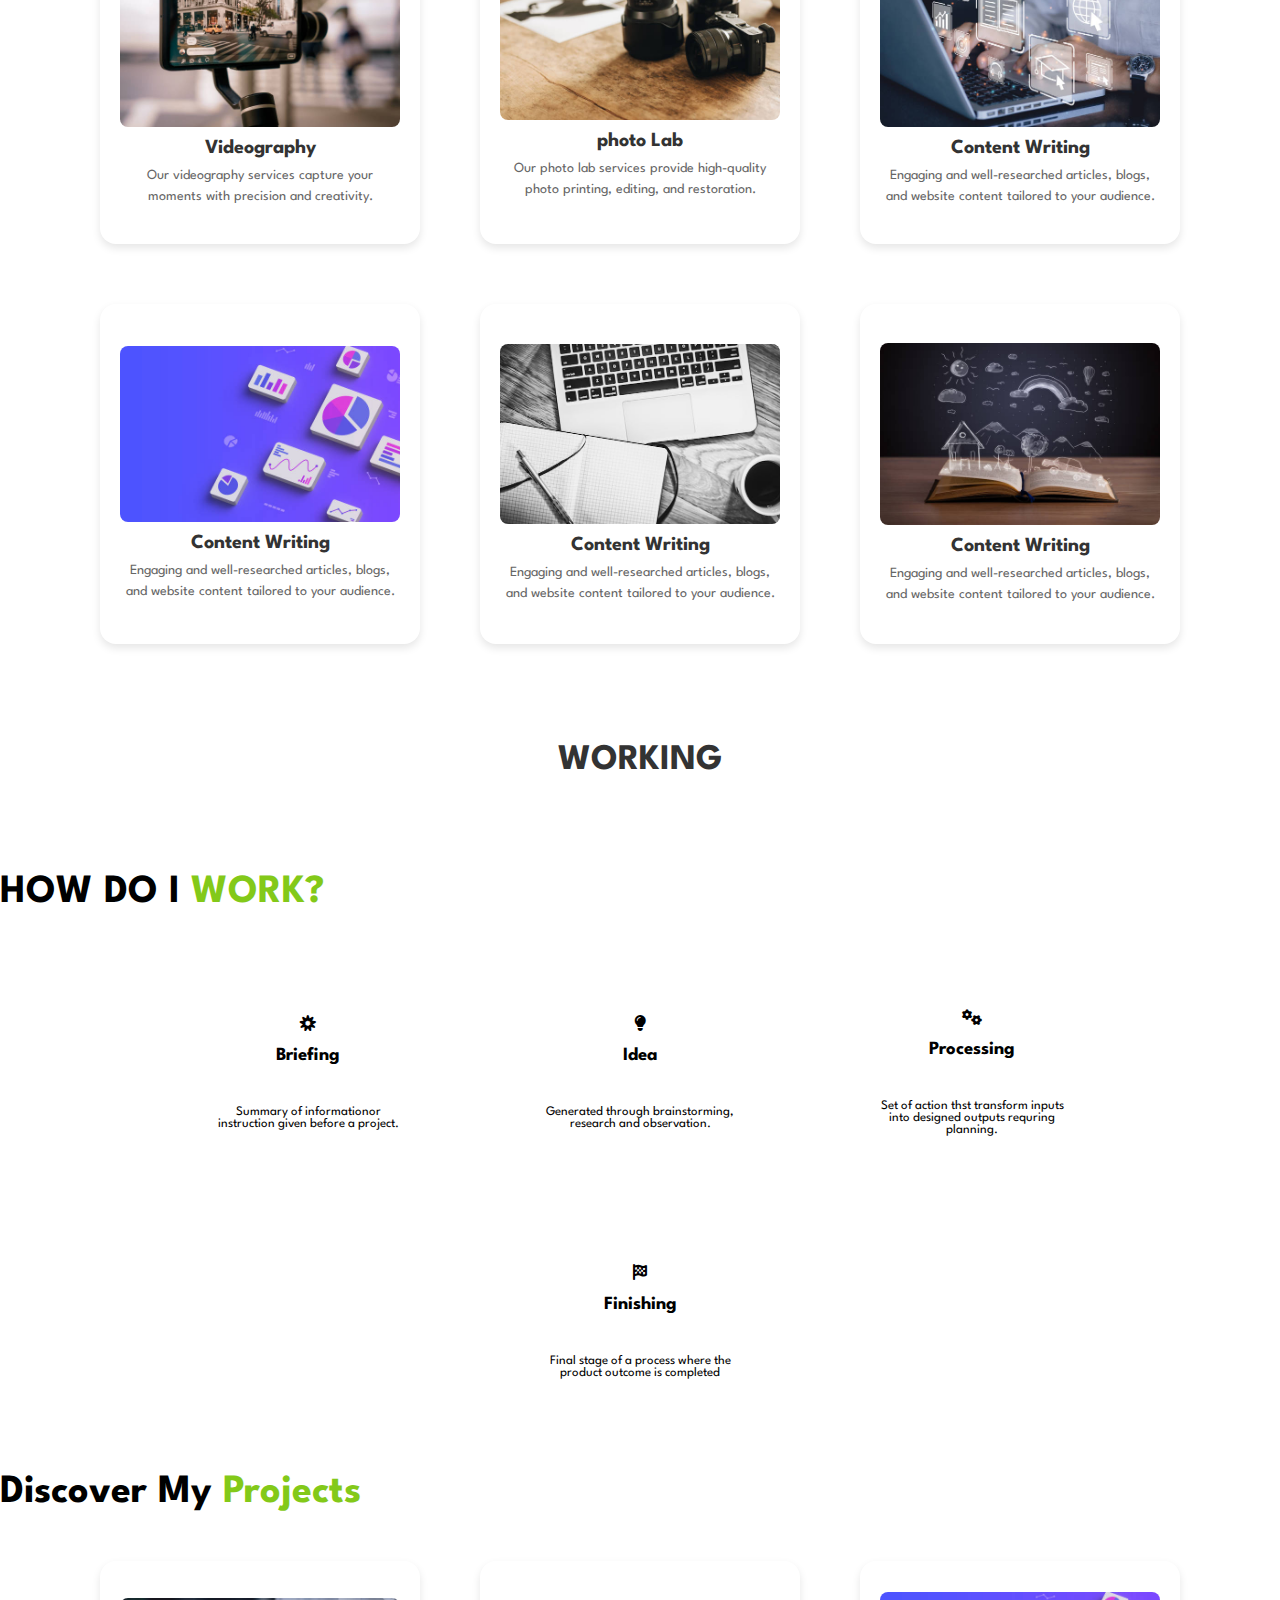
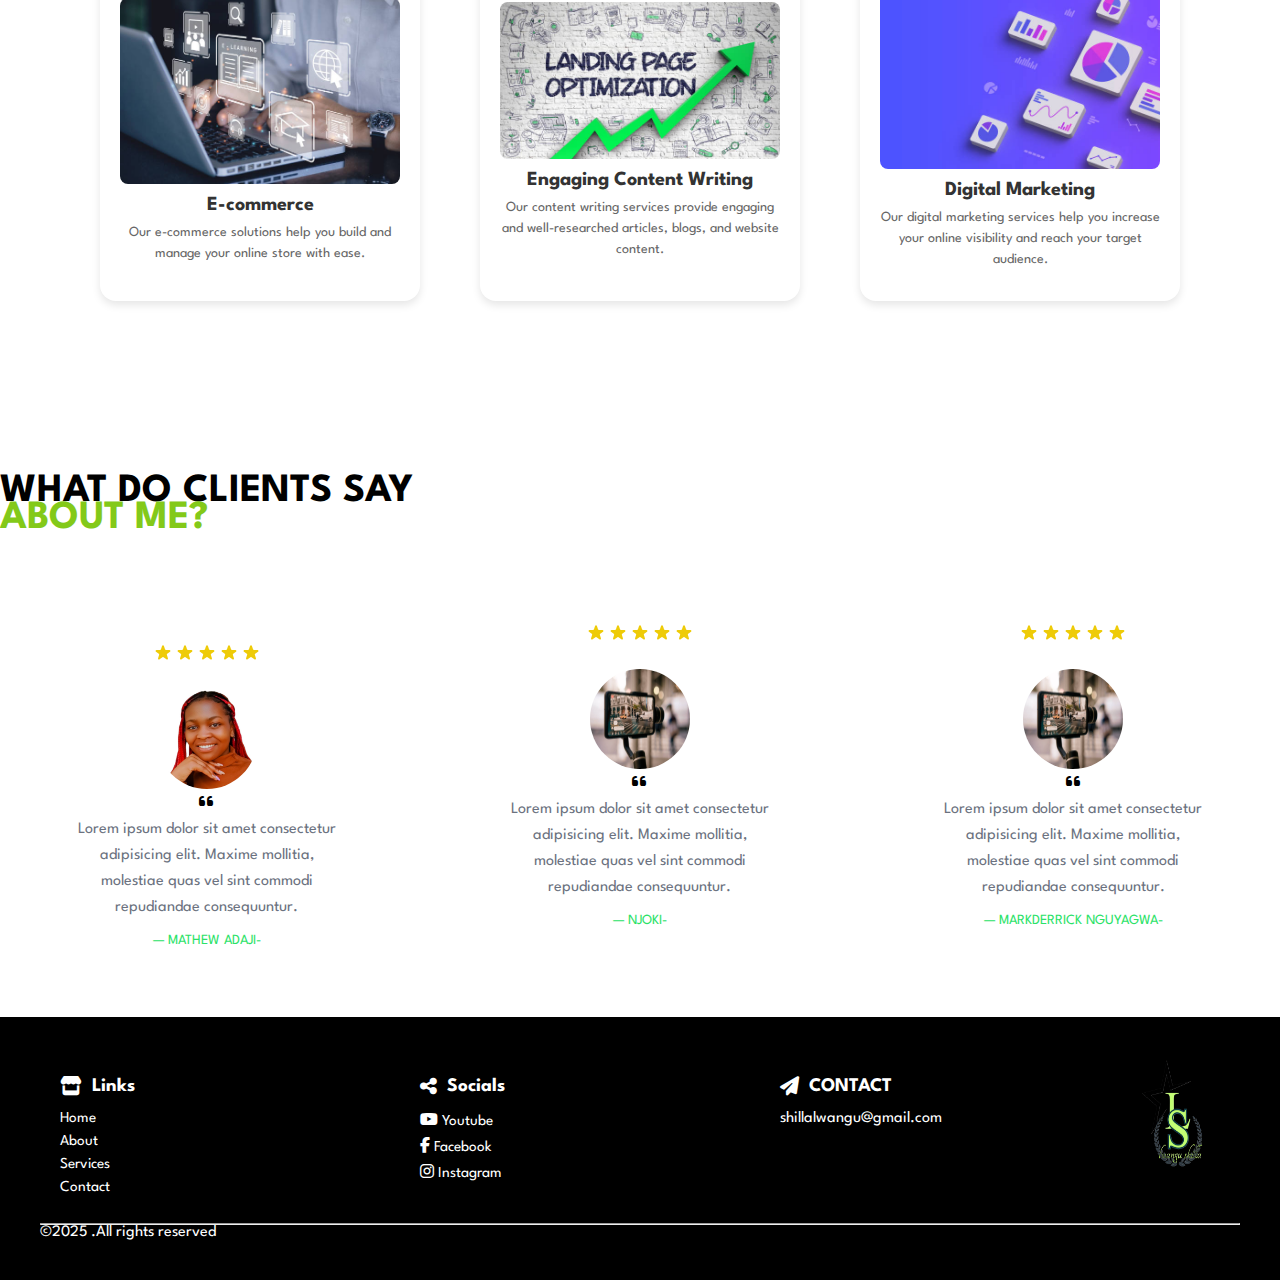
==== commit 3127dc46: "deleted some text" ====
--- a/index.html
+++ b/index.html
@@ -3,7 +3,7 @@
 <head>
     <meta charset="UTF-8">
     <meta name="viewport" content="width=device-width, initial-scale=1.0">
-    <title>LWANGU SHILLA</title>
+    <title></title>
     <link rel="stylesheet" href="https://cdnjs.cloudflare.com/ajax/libs/font-awesome/6.7.2/css/all.min.css" integrity="sha512-Evv84Mr4kqVGRNSgIGL/F/aIDqQb7xQ2vcrdIwxfjThSH8CSR7PBEakCr51Ck+w+/U6swU2Im1vVX0SVk9ABhg==" crossorigin="anonymous" referrerpolicy="no-referrer" />
     </stlye>
     <link rel="stylesheet" href="https://cdnjs.cloudflare.com/ajax/libs/font-awesome/6.7.2/css/all.min.css" integrity="sha512-Evv84Mr4kqVGRNSgIGL/F/aIDqQb7xQ2vcrdIwxfjThSH8CSR7PBEakCr51Ck+w+/U6swU2Im1vVX0SVk9ABhg==" crossorigin="anonymous" referrerpolicy="no-referrer" />
@@ -41,7 +41,7 @@
         
         <div class="col-1">
         <h1 class="shilla">
-        I am <span>Shilla lwangu</span>
+        I am <span></span>
         </h1>
 
         <p>
@@ -212,10 +212,7 @@
   <h1>WHAT DO CLIENTS SAY</span></h1>
  <div class="vb">
     <h1 ><span>ABOUT ME?</span></h1>
- </div>
-    <p>
-      Here are some testimonials from my clients who have worked with me on various projects:
-    </p>
+ </div>   
 </div>
   
 <!-- tesimonials -->
@@ -383,7 +380,7 @@
     </div>
   </div>
   <hr />
-  <p class="copyright">&copy;2025 Lwangu.All rights reserved</p>
+  <p class="copyright">&copy;2025 .All rights reserved</p>
 </div>
 </footer>
 
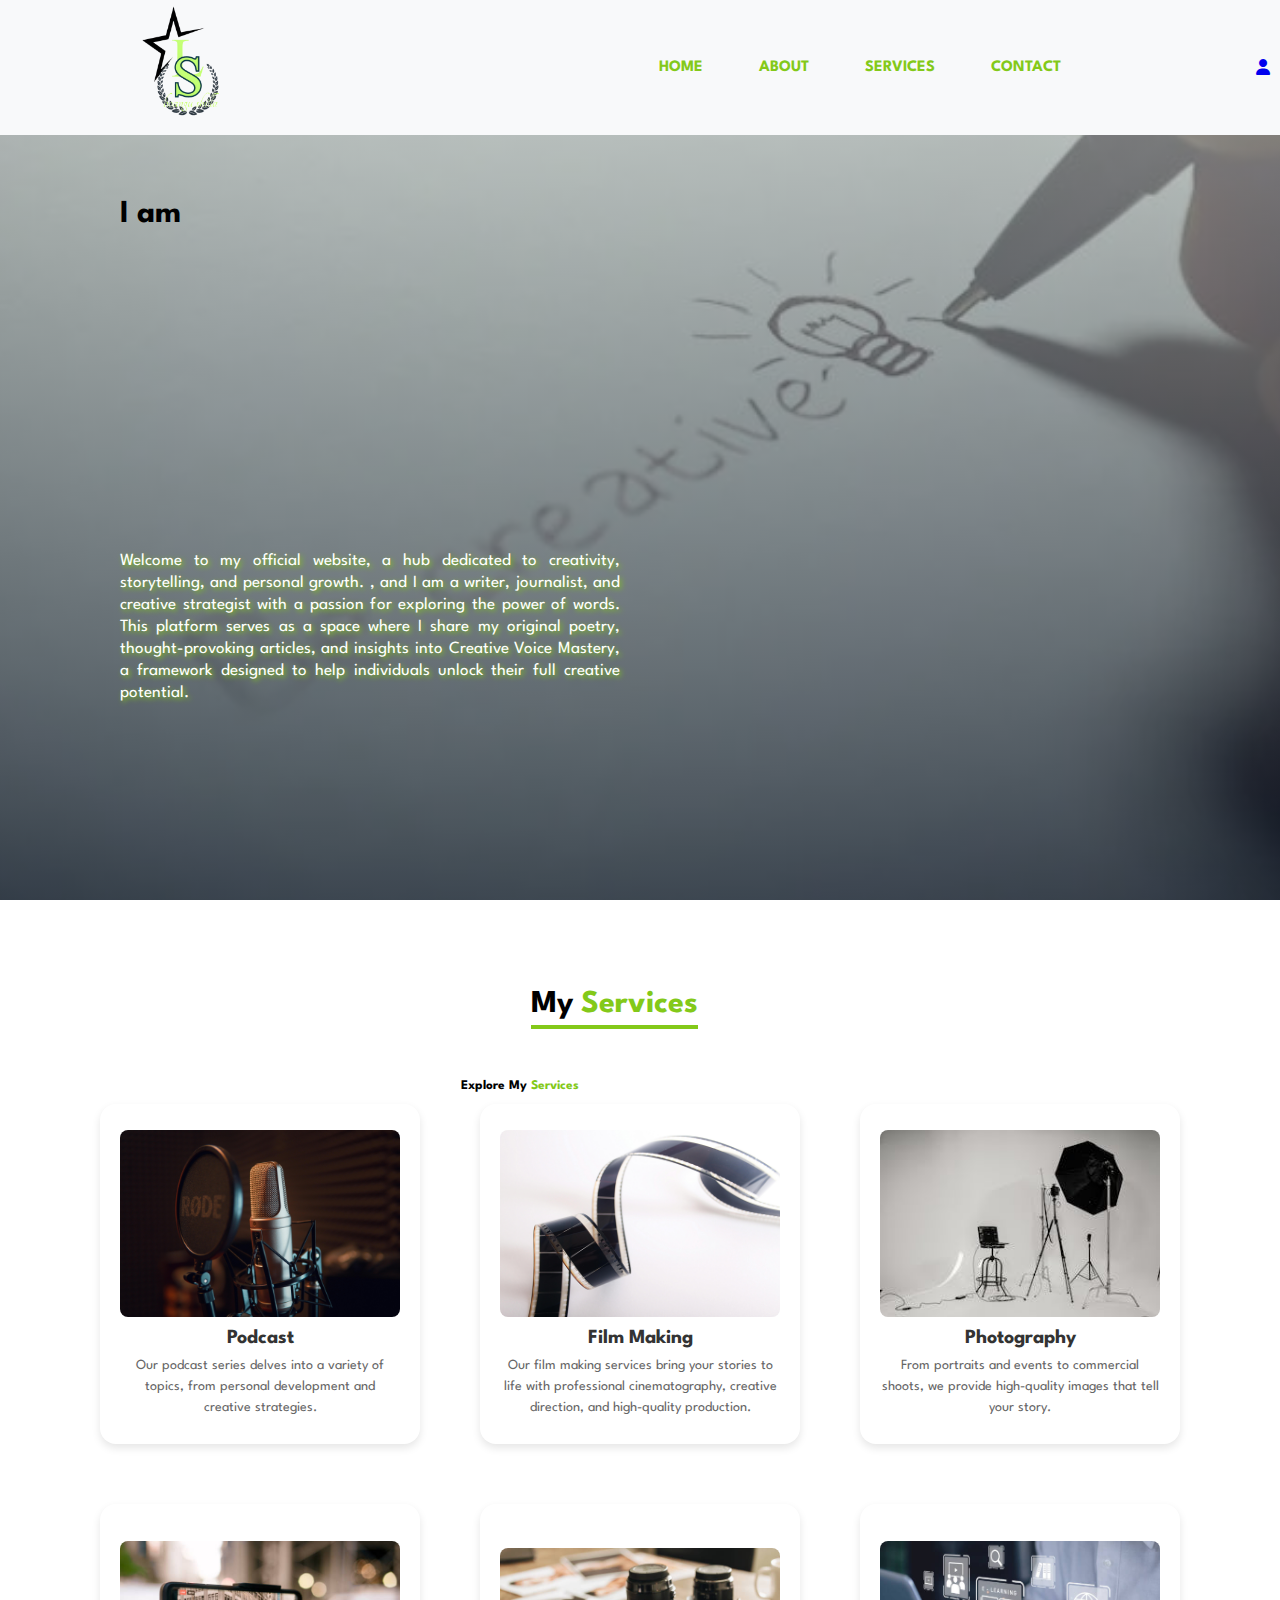
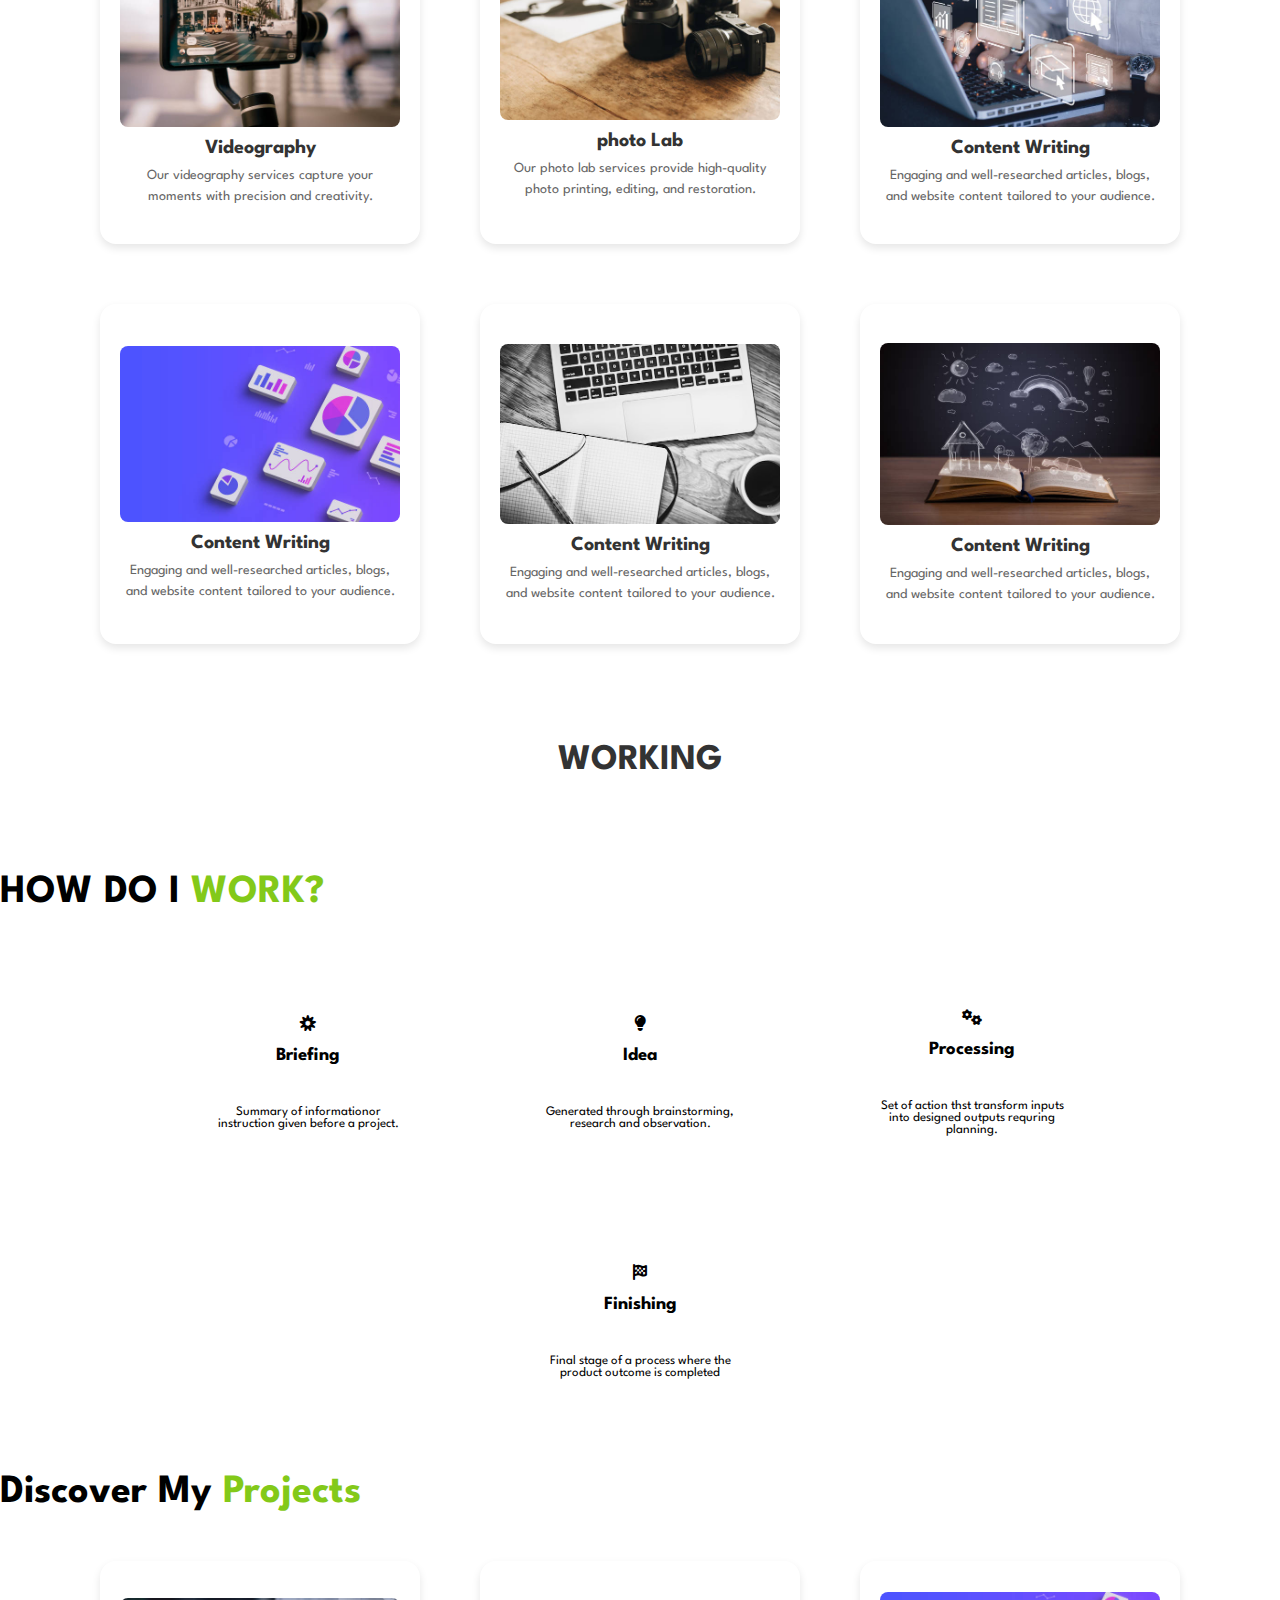
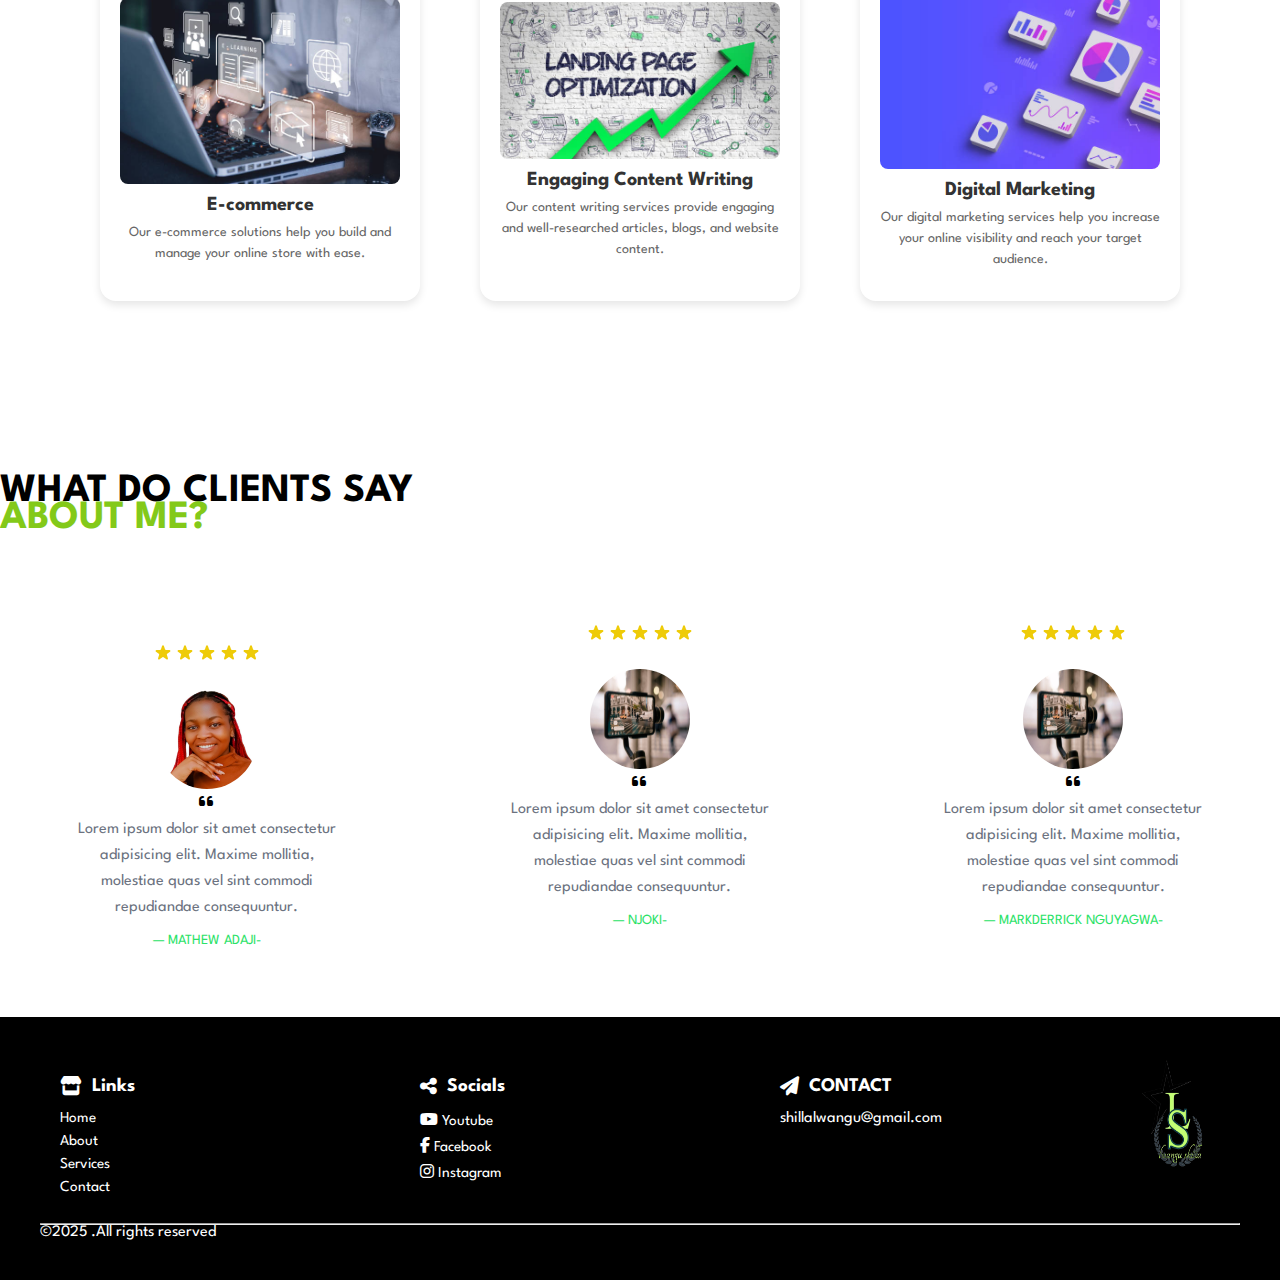
==== commit 6b7bd24a: "added new styling" ====
--- a/index.html
+++ b/index.html
@@ -45,7 +45,7 @@
         </h1>
 
         <p>
-        Welcome to my official website, a hub dedicated to creativity, storytelling, and personal growth. My name is Shilla Lwangu, and I am a writer, journalist, and creative strategist with a passion for exploring the power of words.
+        Welcome to my official website, a hub dedicated to creativity, storytelling, and personal growth. , and I am a writer, journalist, and creative strategist with a passion for exploring the power of words.
         This platform serves as a space where I share my original poetry, thought-provoking articles, and insights into Creative Voice Mastery, a framework designed to help individuals unlock their full creative potential.
         </p>
      </div>
@@ -58,7 +58,8 @@
 </div>
 
 <div class="neema">
-  <h5>Explore My <a href="services.html">Services</a> and Book Your Session Today!</h5>
+  <h5>Explore My <a href="services.html">Services</a>
+  </h5>
 </div>
 
 <div class="wiz">
--- a/style.css
+++ b/style.css
@@ -168,6 +168,22 @@
     .login{
         display: none;
     }
+
+    .title2 h1 {
+        position: absolute;
+        font-size: 20px;
+        margin-top: -95px;
+        margin-right: 20px;
+    }
+
+    .neema h5 {
+        position: absolute;
+        margin-top: -120px;
+        margin-right: 100px;
+        font-size: 16px;
+        /* padding: 0 10px; */
+    }
+
 
     .contact-container {
         width: 90%;
